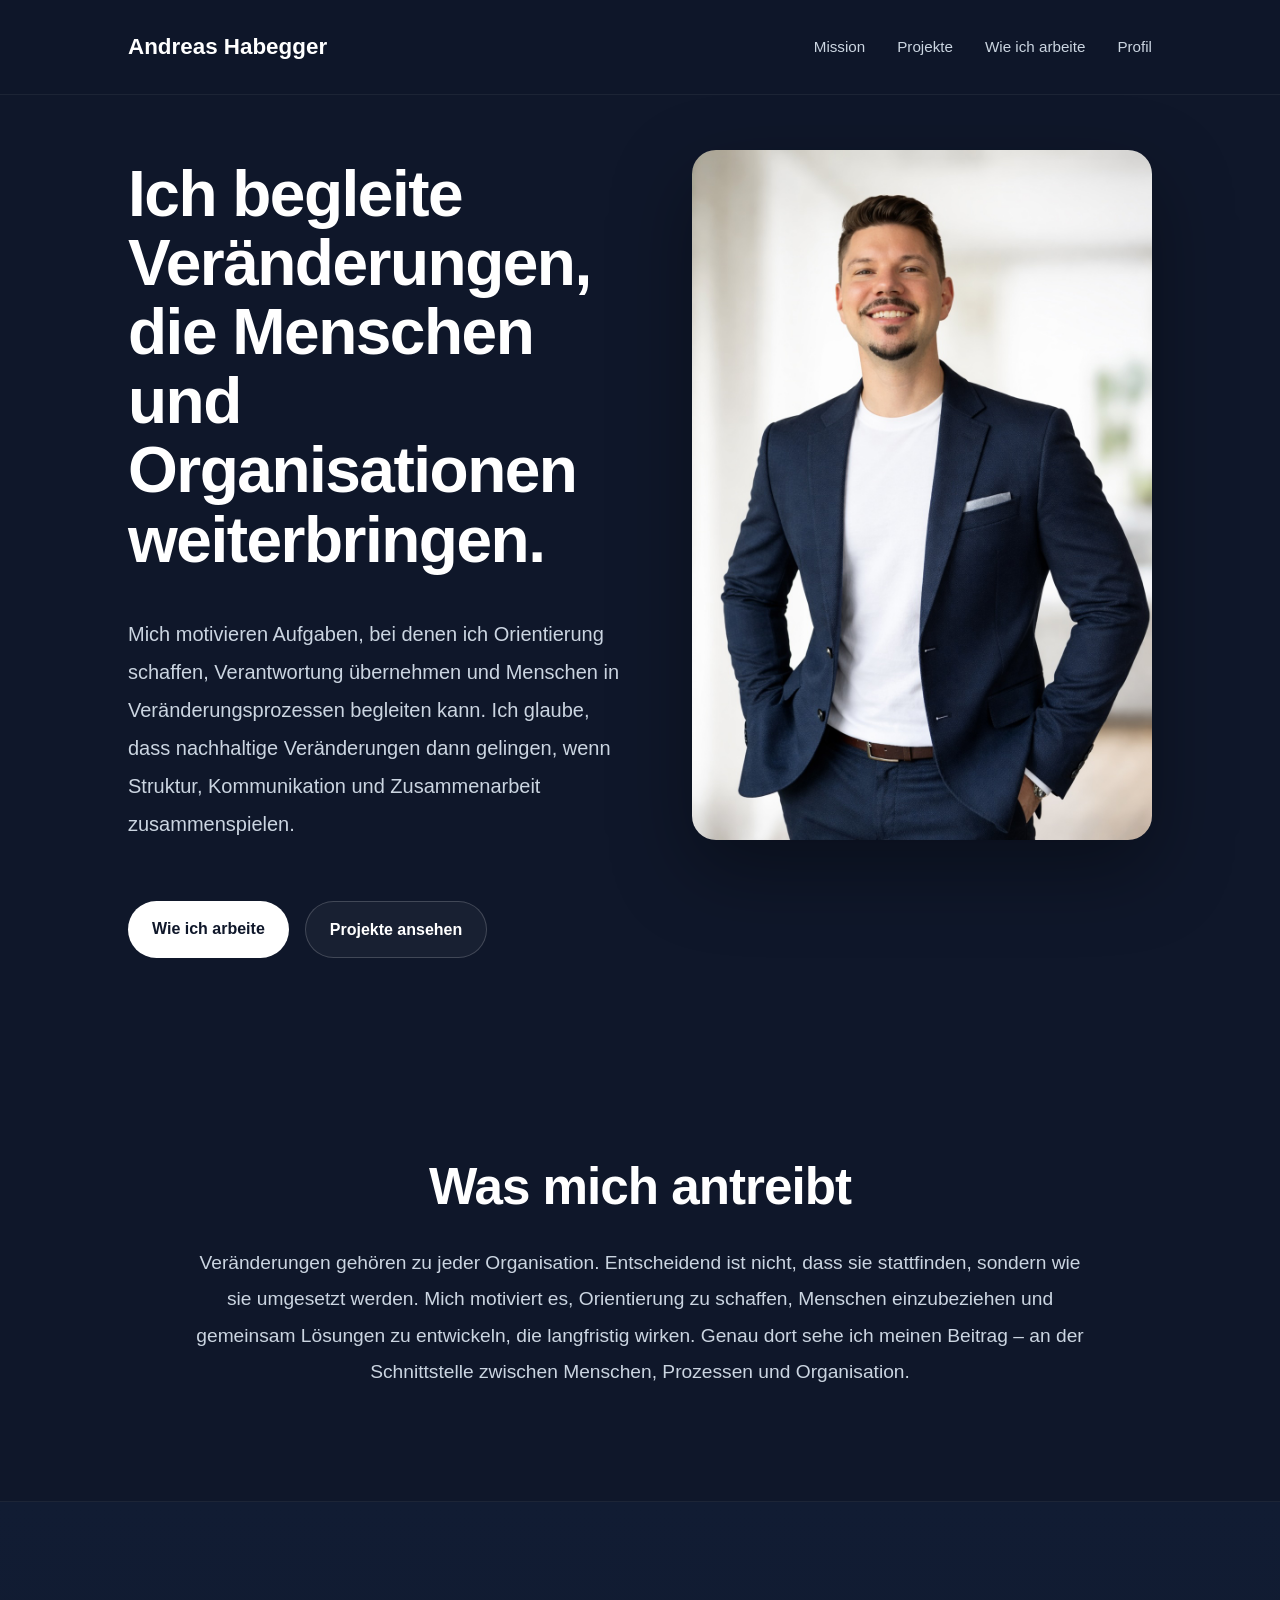
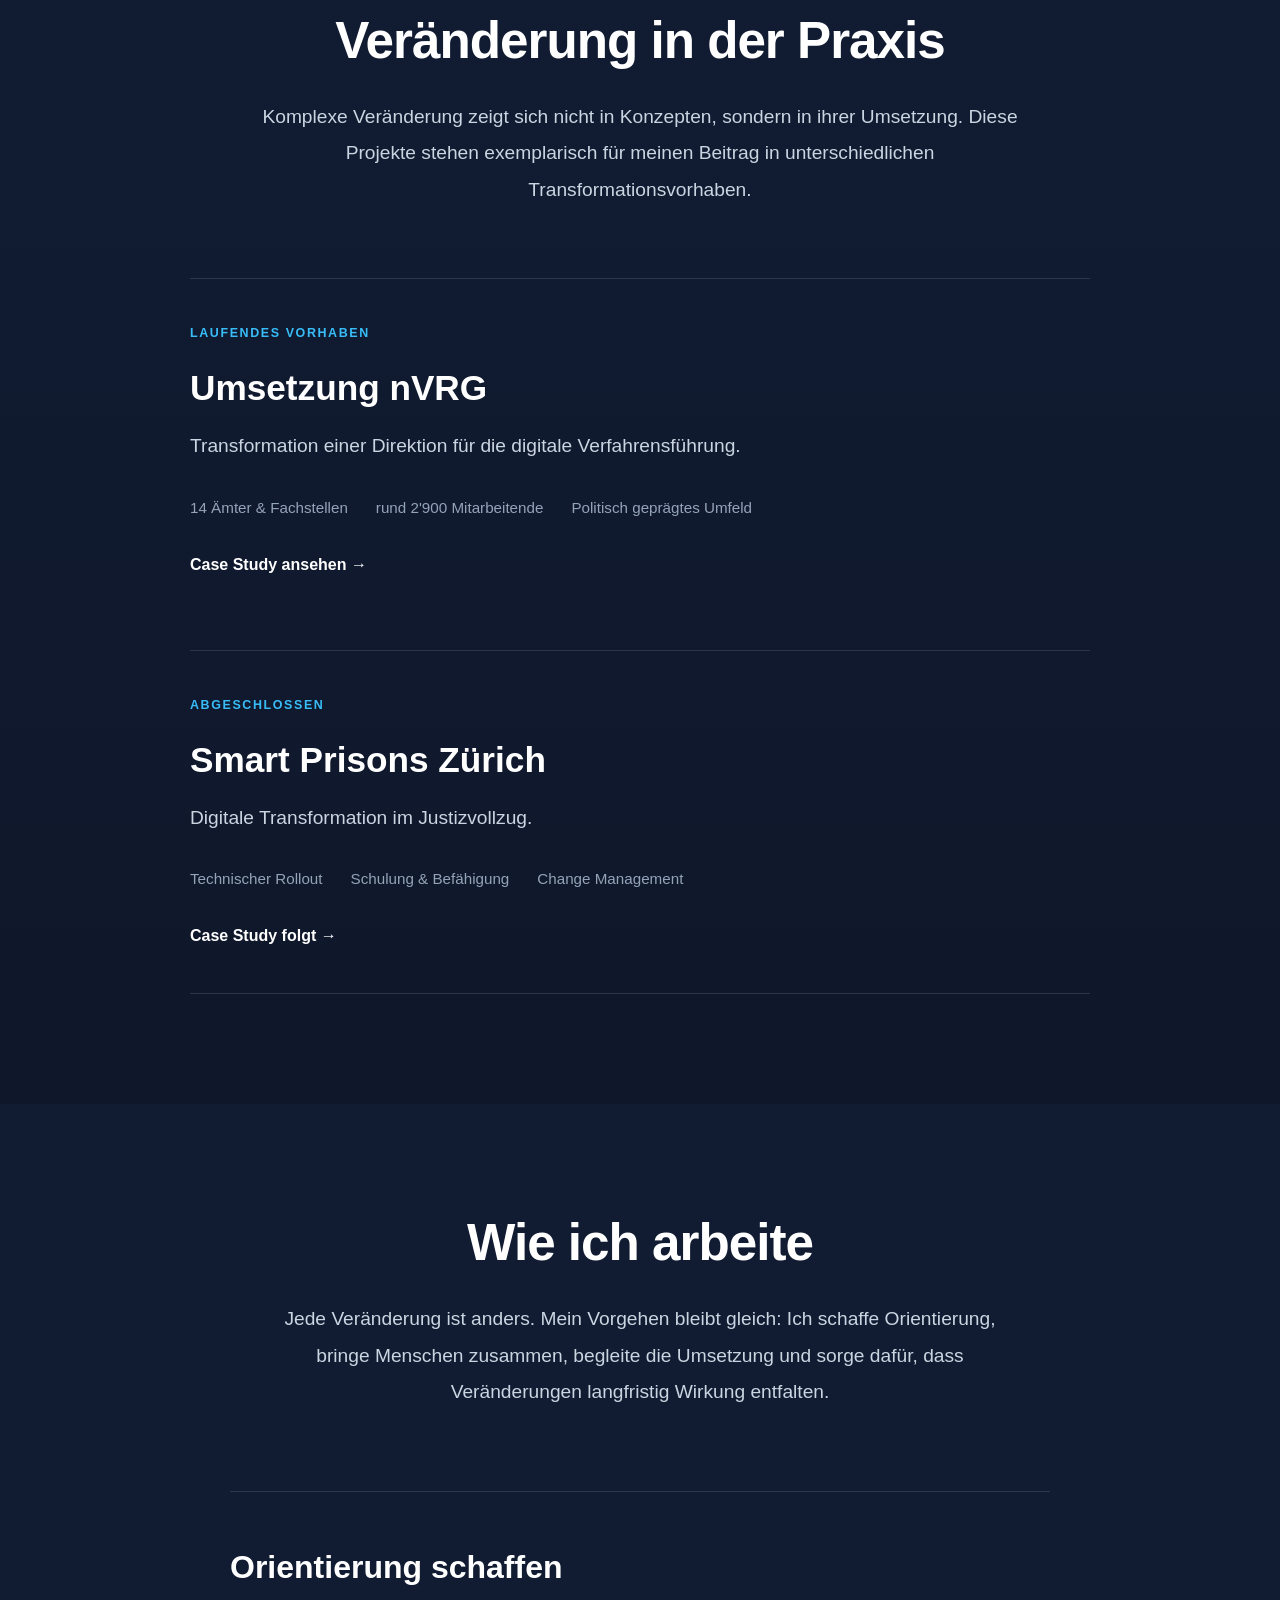
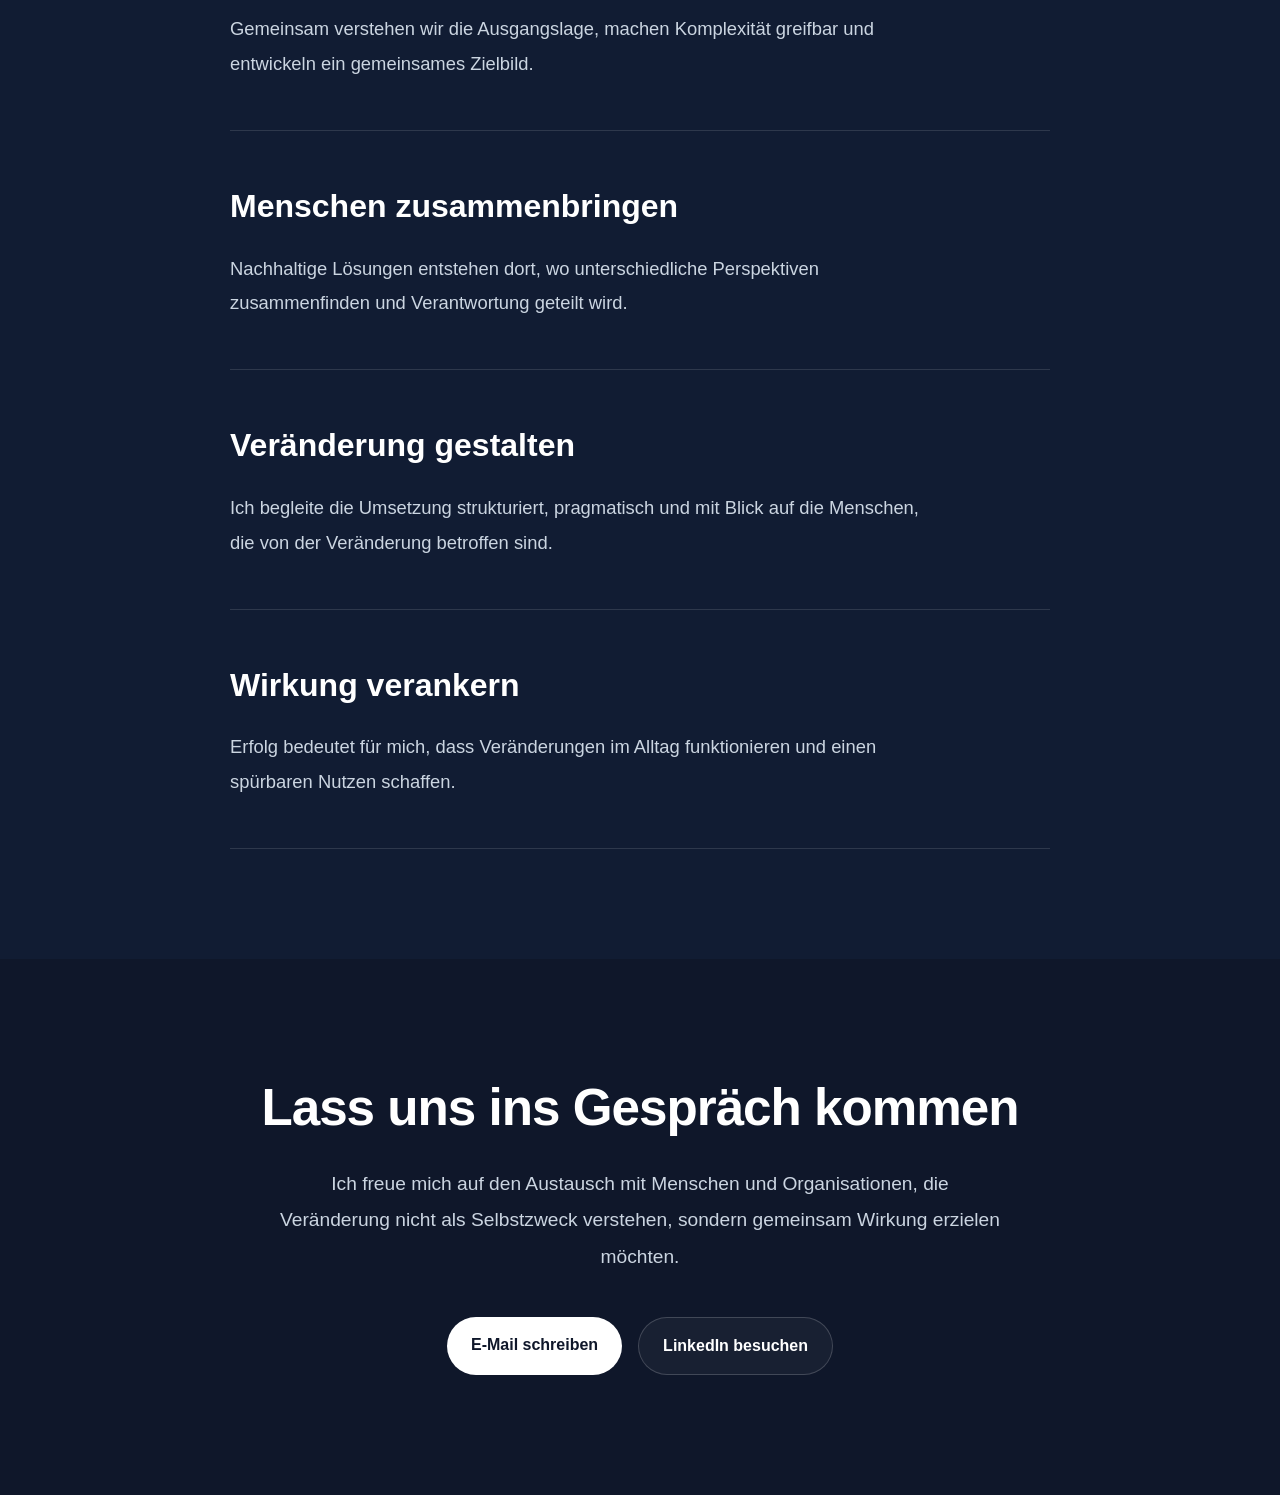
==== index.html @ a732b21c "bugfix favicon" ====
<!DOCTYPE html>
<html lang="de">

<head>
    <meta charset="UTF-8">
    <meta name="viewport" content="width=device-width, initial-scale=1.0">

    <title>Andreas Habegger | Projektleitung · Change Management · Organisationsentwicklung</title>

    <meta name="description"
          content="Andreas Habegger begleitet Organisationen bei Transformationsvorhaben, Projektleitung, Organisationsentwicklung und Change Management im öffentlichen Umfeld.">

    <link rel="icon" href="/images/favicon.png" type="image/png" sizes="any">
    <link rel="stylesheet" href="css/style.css">
</head>

<body>

    <nav>
        <div class="logo">Andreas Habegger</div>

        <ul>
            <li><a href="#mission">Mission</a></li>
            <li><a href="#projekte">Projekte</a></li>
            <li><a href="#werte">Wie ich arbeite</a></li>
            <li><a href="pages/profil.html">Profil</a></li>
        </ul>
    </nav>

    <section class="hero">
        <div class="hero-content">

            <h1>
                Ich begleite Veränderungen, die Menschen und Organisationen weiterbringen.
            </h1>

            <p class="intro">
                Mich motivieren Aufgaben, bei denen ich Orientierung schaffen,
                Verantwortung übernehmen und Menschen in Veränderungsprozessen begleiten kann.
                Ich glaube, dass nachhaltige Veränderungen dann gelingen, wenn Struktur,
                Kommunikation und Zusammenarbeit zusammenspielen.
            </p>

            <div class="buttons">
                <a href="#werte" class="primary">Wie ich arbeite</a>
                <a href="#projekte" class="secondary">Projekte ansehen</a>
            </div>

        </div>

        <div class="hero-image">
            <img src="images/portrait.jpg" alt="Portrait von Andreas Habegger">
        </div>
    </section>

    <section id="mission" class="mission">
        <div class="container">

            <h2>Was mich antreibt</h2>

            <p>
                Veränderungen gehören zu jeder Organisation. Entscheidend ist nicht,
                dass sie stattfinden, sondern wie sie umgesetzt werden. Mich motiviert
                es, Orientierung zu schaffen, Menschen einzubeziehen und gemeinsam
                Lösungen zu entwickeln, die langfristig wirken. Genau dort sehe ich
                meinen Beitrag – an der Schnittstelle zwischen Menschen, Prozessen
                und Organisation.
            </p>

        </div>
    </section>

    <section id="projekte" class="projects">
        <div class="container">

            <h2>Veränderung in der Praxis</h2>

            <p class="section-intro">
                Komplexe Veränderung zeigt sich nicht in Konzepten, sondern in ihrer
                Umsetzung. Diese Projekte stehen exemplarisch für meinen Beitrag in
                unterschiedlichen Transformationsvorhaben.
            </p>

            <div class="project-list">

                <a href="pages/nvrg.html" class="project-item">
                    <p class="project-status">Laufendes Vorhaben</p>

                    <h3>Umsetzung nVRG</h3>

                    <p class="project-subtitle">
                        Transformation einer Direktion für die digitale Verfahrensführung.
                    </p>

                    <div class="project-facts">
                        <span>14 Ämter & Fachstellen</span>
                        <span>rund 2'900 Mitarbeitende</span>
                        <span>Politisch geprägtes Umfeld</span>
                    </div>

                    <span class="project-link">Case Study ansehen →</span>
                </a>

                <a href="#" class="project-item">
                    <p class="project-status">Abgeschlossen</p>

                    <h3>Smart Prisons Zürich</h3>

                    <p class="project-subtitle">
                        Digitale Transformation im Justizvollzug.
                    </p>

                    <div class="project-facts">
                        <span>Technischer Rollout</span>
                        <span>Schulung & Befähigung</span>
                        <span>Change Management</span>
                    </div>

                    <span class="project-link">Case Study folgt →</span>
                </a>

            </div>

        </div>
    </section>

    <section id="werte" class="values">
        <div class="container">

            <h2>Wie ich arbeite</h2>

            <p class="section-intro">
                Jede Veränderung ist anders. Mein Vorgehen bleibt gleich:
                Ich schaffe Orientierung, bringe Menschen zusammen, begleite
                die Umsetzung und sorge dafür, dass Veränderungen langfristig
                Wirkung entfalten.
            </p>

            <div class="approach">

                <div class="approach-step">
                    <h3>Orientierung schaffen</h3>
                    <p>
                        Gemeinsam verstehen wir die Ausgangslage, machen Komplexität
                        greifbar und entwickeln ein gemeinsames Zielbild.
                    </p>
                </div>

                <div class="approach-step">
                    <h3>Menschen zusammenbringen</h3>
                    <p>
                        Nachhaltige Lösungen entstehen dort, wo unterschiedliche
                        Perspektiven zusammenfinden und Verantwortung geteilt wird.
                    </p>
                </div>

                <div class="approach-step">
                    <h3>Veränderung gestalten</h3>
                    <p>
                        Ich begleite die Umsetzung strukturiert, pragmatisch und
                        mit Blick auf die Menschen, die von der Veränderung betroffen sind.
                    </p>
                </div>

                <div class="approach-step">
                    <h3>Wirkung verankern</h3>
                    <p>
                        Erfolg bedeutet für mich, dass Veränderungen im Alltag
                        funktionieren und einen spürbaren Nutzen schaffen.
                    </p>
                </div>

            </div>

        </div>
    </section>

    <section id="kontakt" class="contact">
        <div class="container">

            <h2>Lass uns ins Gespräch kommen</h2>

            <p>
                Ich freue mich auf den Austausch mit Menschen und Organisationen,
                die Veränderung nicht als Selbstzweck verstehen, sondern gemeinsam
                Wirkung erzielen möchten.
            </p>

            <div class="buttons contact-buttons">
                <a href="mailto:andreashabegger@hotmail.com" class="primary">E-Mail schreiben</a>
                <a href="#" class="secondary">LinkedIn besuchen</a>
            </div>

        </div>
    </section>

</body>

</html>
---- css/style.css ----
:root {
    --background: #0F172A;
    --background-soft: #111C33;
    --surface: #1E293B;
    --surface-light: #273449;
    --primary: #38BDF8;
    --text: #FFFFFF;
    --text-light: #CBD5E1;
    --text-muted: #94A3B8;
    --radius-lg: 24px;
    --shadow-large: 0 30px 80px rgba(0, 0, 0, 0.35);
    --transition: 0.3s ease;
}

* {
    margin: 0;
    padding: 0;
    box-sizing: border-box;
}

html {
    scroll-behavior: smooth;
}

body {
    font-family: Arial, Helvetica, sans-serif;
    background: var(--background);
    color: var(--text);
    line-height: 1.7;
}

/* Navigation */

nav {
    position: fixed;
    top: 0;
    width: 100%;
    z-index: 100;
    display: flex;
    justify-content: space-between;
    align-items: center;
    padding: 28px 10%;
    background: rgba(15, 23, 42, 0.88);
    backdrop-filter: blur(14px);
    border-bottom: 1px solid rgba(255, 255, 255, 0.06);
}

.logo {
    font-size: 1.4rem;
    font-weight: 700;
}

nav ul {
    display: flex;
    gap: 32px;
    list-style: none;
}

nav a {
    color: var(--text-light);
    text-decoration: none;
    font-size: 0.95rem;
    transition: var(--transition);
}

nav a {
    position: relative;
    color: var(--text-light);
    text-decoration: none;
    font-size: 0.95rem;
    transition: color 0.25s ease;
}

nav a::after {
    content: "";
    position: absolute;

    left: 0;
    bottom: -8px;

    width: 80%;
    height: 2px;

    background: var(--primary);

    transform: scaleX(0);
    transform-origin: left;

    transition: transform .25s ease;
}

nav a:hover {
    color: white;
}

nav a:hover::after {
    transform: scaleX(1);
}

/* Layout */

.container {
    max-width: 980px;
    margin: 0 auto;
    padding: 0 40px;
}

section {
    scroll-margin-top: 120px;
}

/* Hero */

.hero {
    min-height: 100vh;
    display: flex;
    align-items: flex-start;
    justify-content: space-between;
    gap: 70px;
    padding: 135px 10% 90px;
}

.hero-content {
    max-width: 720px;
    padding-top: 25px;
}

h1 {
    font-size: clamp(3rem, 5vw, 4.6rem);
    line-height: 1.08;
    letter-spacing: -1.5px;
    margin-bottom: 40px;
}

.intro {
    color: var(--text-light);
    font-size: 1.25rem;
    line-height: 1.9;
    max-width: 670px;
    margin-bottom: 58px;
}

.hero-image {
    display: flex;
    justify-content: center;
    align-items: flex-start;
    padding-top: 15px;
}

.hero-image img {
    width: 460px;
    border-radius: var(--radius-lg);
    object-fit: cover;
    box-shadow: var(--shadow-large);
    transition: var(--transition);
}

.hero-image img:hover {
    transform: translateY(-6px);
}

/* Buttons */

.buttons {
    display: flex;
    gap: 16px;
}

.primary,
.secondary {
    padding: 14px 24px;
    border-radius: 999px;
    text-decoration: none;
    font-weight: 700;
    transition: var(--transition);
}

.primary {
    background: var(--text);
    color: var(--background);
}

.secondary {
    color: var(--text);
    border: 1px solid rgba(255, 255, 255, 0.18);
    background: rgba(255, 255, 255, 0.04);
}

.primary:hover,
.secondary:hover {
    transform: translateY(-2px);
}

.primary:hover {
    background: var(--primary);
}

.secondary:hover {
    border-color: rgba(56, 189, 248, 0.45);
    color: var(--primary);
}

/* Sections */

.mission,
.projects,
.values {
    padding: 110px 0;
}

.mission {
    background: var(--background);
}

.projects {
    background: linear-gradient(180deg, var(--background-soft), var(--background));
    border-top: 1px solid rgba(255, 255, 255, 0.06);
}

.values {
    background: var(--background-soft);
}

h2 {
    font-size: clamp(2.3rem, 4vw, 3.4rem);
    line-height: 1.15;
    letter-spacing: -1px;
    text-align: center;
    margin-bottom: 28px;
}

.mission p,
.section-intro {
    color: var(--text-light);
    font-size: 1.2rem;
    line-height: 1.9;
    text-align: center;
}

.section-intro {
    max-width: 760px;
    margin: 0 auto 60px;
}

/* Projekte */

.project-list {
    display: grid;
    gap: 28px;
    margin-top: 70px;
}

.project-item {
    display: block;
    padding: 44px 0;
    border-top: 1px solid rgba(255, 255, 255, 0.12);
    text-decoration: none;
    color: inherit;
    transition: var(--transition);
}

.project-item:last-child {
    border-bottom: 1px solid rgba(255, 255, 255, 0.12);
}

.project-item:hover {
    transform: translateX(6px);
}

.project-status {
    color: var(--primary);
    font-size: 0.78rem;
    font-weight: 700;
    text-transform: uppercase;
    letter-spacing: 1.6px;
    margin-bottom: 14px;
}

.project-item h3 {
    font-size: 2.2rem;
    margin-bottom: 12px;
}

.project-subtitle {
    color: var(--text-light);
    font-size: 1.2rem;
    max-width: 680px;
    margin-bottom: 32px;
}

.project-facts {
    display: flex;
    flex-wrap: wrap;
    gap: 14px 28px;
    margin-bottom: 30px;
}

.project-facts span {
    color: var(--text-muted);
    font-size: 0.95rem;
}

.project-link {
    color: var(--text);
    font-weight: 700;
    transition: var(--transition);
}

.project-item:hover .project-link {
    color: var(--primary);
}

/* Wie ich arbeite */

.approach {
    max-width: 820px;
    margin: 80px auto 0;
}

.approach-step {
    padding: 48px 0;
    border-top: 1px solid rgba(255, 255, 255, 0.12);
}

.approach-step:last-child {
    border-bottom: 1px solid rgba(255, 255, 255, 0.12);
}

.approach-step h3 {
    font-size: 2rem;
    margin-bottom: 18px;
}

.approach-step p {
    color: var(--text-light);
    font-size: 1.15rem;
    line-height: 1.9;
    max-width: 700px;
}

/* Kontakt */

.contact {
    padding: 120px 0;
    background: var(--background);
    text-align: center;
}

.contact p {
    max-width: 720px;
    margin: 0 auto 42px;
    color: var(--text-light);
    font-size: 1.2rem;
    line-height: 1.9;
}

.contact-buttons {
    justify-content: center;
}

/* Case Study */

.case-study,
.profile-page {
    max-width: 1100px;
    margin: 0 auto;
    padding: 80px 40px 120px;
}

.back-link {
    color: var(--text-light);
    text-decoration: none;
    font-weight: 700;
    transition: var(--transition);
}

.back-link:hover {
    color: var(--primary);
}

.case-hero,
.profile-hero {
    padding: 90px 0 80px;
    border-bottom: 1px solid rgba(255, 255, 255, 0.10);
}

.case-lead,
.profile-lead {
    max-width: 820px;
    color: var(--text-light);
    font-size: 1.35rem;
    line-height: 1.8;
}

.eyebrow {
    color: var(--primary);
    font-size: 0.85rem;
    text-transform: uppercase;
    letter-spacing: 2.2px;
    font-weight: 700;
    margin-bottom: 26px;
}

.case-facts {
    display: grid;
    grid-template-columns: repeat(5, 1fr);
    gap: 20px;
    margin-top: 55px;
}

.case-facts div {
    padding-top: 18px;
    border-top: 1px solid rgba(255, 255, 255, 0.14);
}

.case-facts strong {
    display: block;
    color: var(--primary);
    font-size: 0.75rem;
    text-transform: uppercase;
    letter-spacing: 1.4px;
    margin-bottom: 10px;
}

.case-facts span {
    color: var(--text-light);
    font-size: 0.95rem;
}

.case-content,
.profile-section {
    max-width: 820px;
    margin: 0 auto;
    padding: 80px 0;
    border-bottom: 1px solid rgba(255, 255, 255, 0.10);
}

.case-content h2,
.profile-section h2 {
    text-align: left;
    margin-bottom: 36px;
}

.case-content p,
.profile-section p {
    color: var(--text-light);
    font-size: 1.15rem;
    line-height: 1.9;
    margin-bottom: 26px;
}

/* Profil */

.profile-entry {
    padding: 44px 0;
    border-top: 1px solid rgba(255, 255, 255, 0.10);
}

.profile-entry:first-of-type {
    border-top: none;
    padding-top: 0;
}

.profile-date {
    color: var(--primary);
    font-size: 0.8rem;
    font-weight: 700;
    text-transform: uppercase;
    letter-spacing: 1.5px;
    margin-bottom: 12px;
}

.profile-entry h3 {
    font-size: 1.7rem;
    margin-bottom: 8px;
}

.profile-role {
    color: var(--text-muted);
    margin-bottom: 22px;
}

.profile-list {
    display: grid;
    gap: 26px;
}

.competence-grid {
    display: flex;
    flex-wrap: wrap;
    gap: 14px;
}

.competence-grid span {
    padding: 10px 14px;
    border-radius: 999px;
    background: rgba(255, 255, 255, 0.08);
    color: var(--text-light);
    font-size: 0.95rem;
}

/* Responsive */

@media (max-width: 900px) {
    nav {
        padding: 22px 6%;
    }

    nav ul {
        display: none;
    }

    .hero {
        flex-direction: column;
        padding: 140px 6% 80px;
    }

    .hero-image img {
        width: 100%;
        max-width: 420px;
    }

    .case-facts {
        grid-template-columns: 1fr;
    }

    .case-study,
    .profile-page {
        padding: 50px 24px 90px;
    }
}
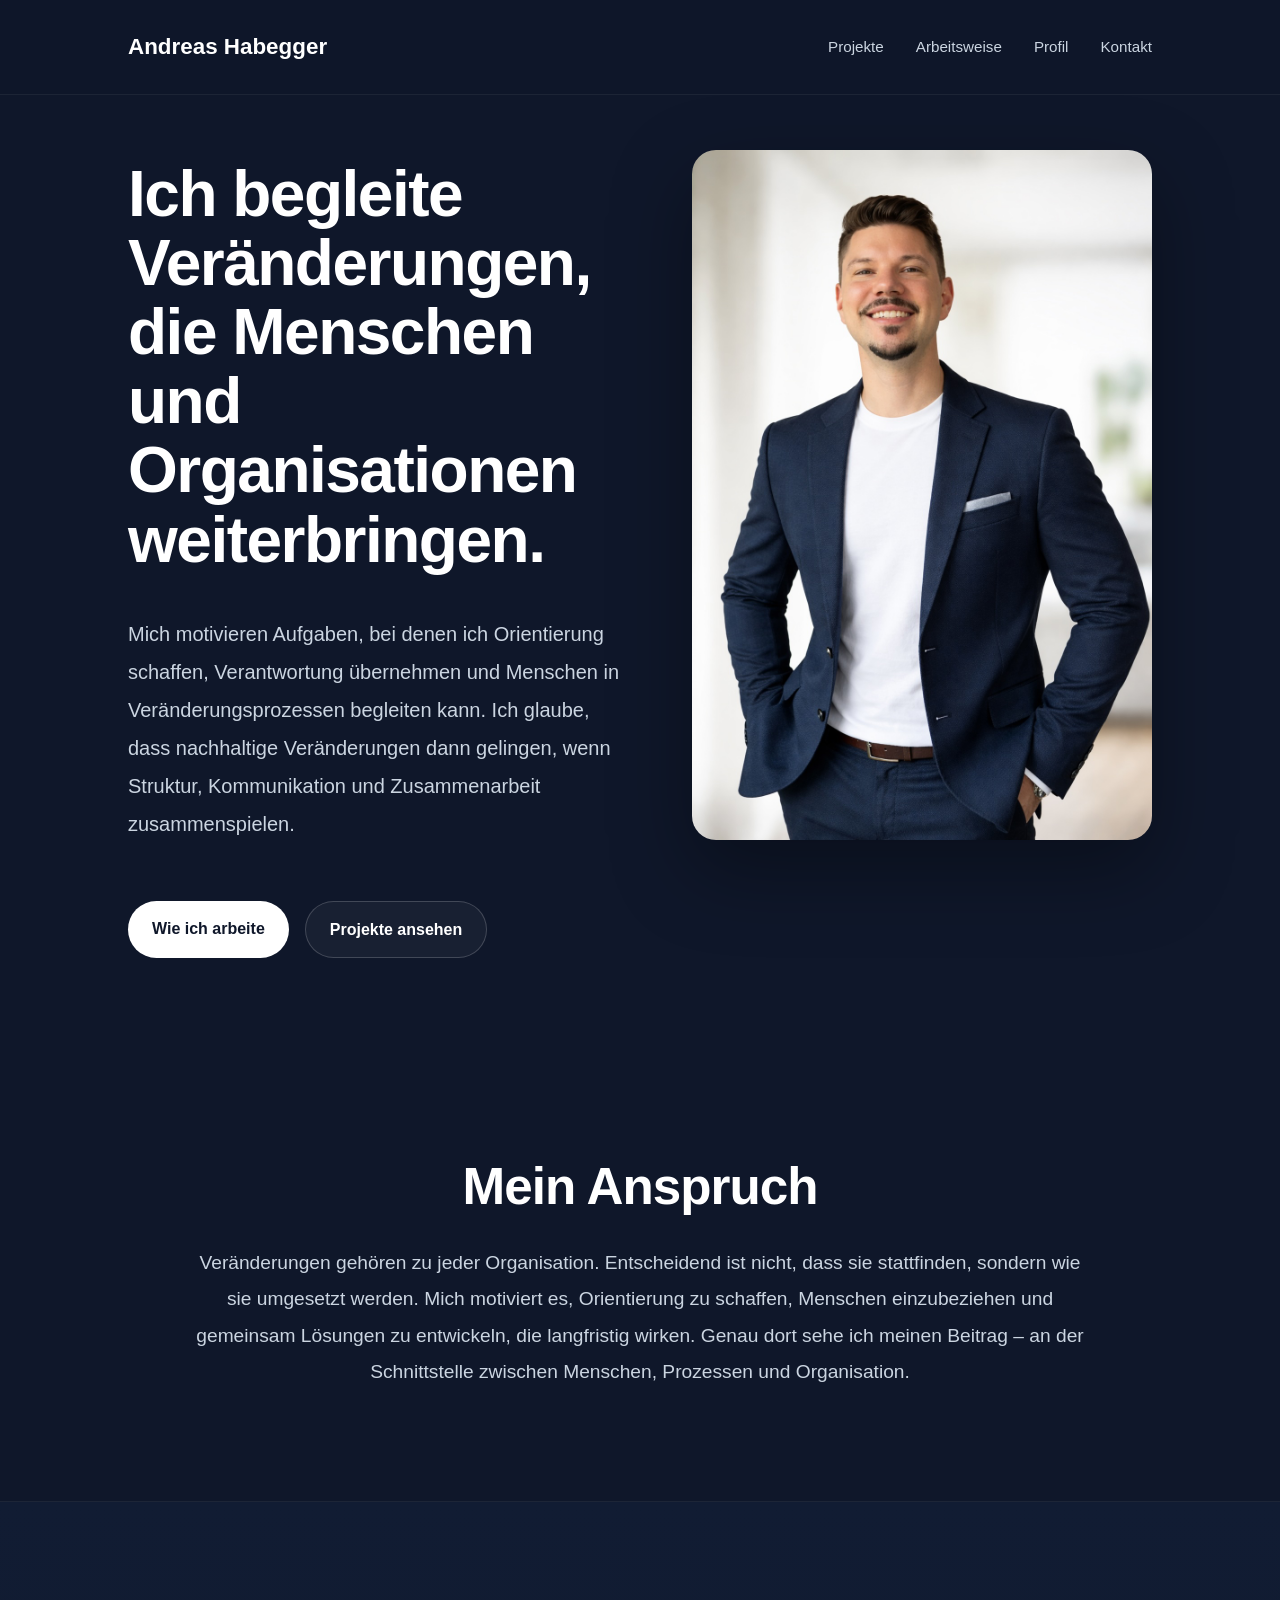
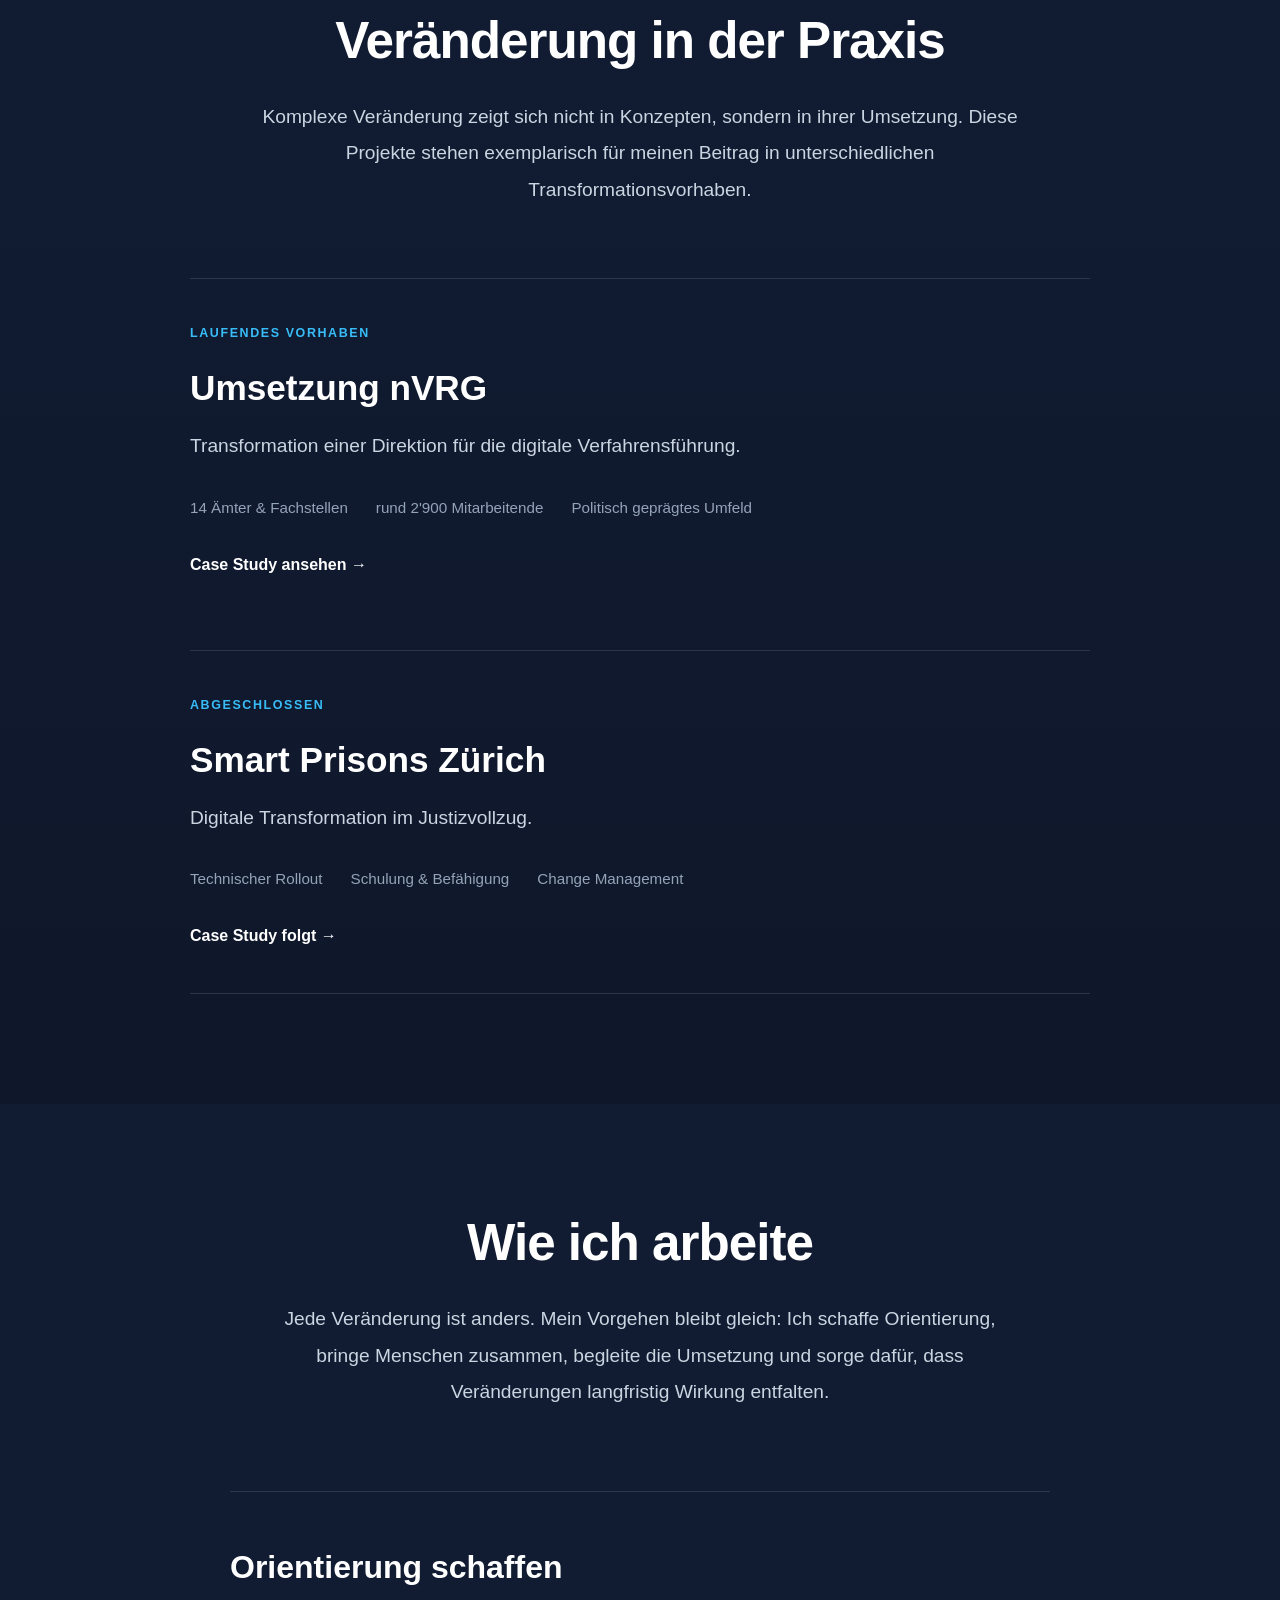
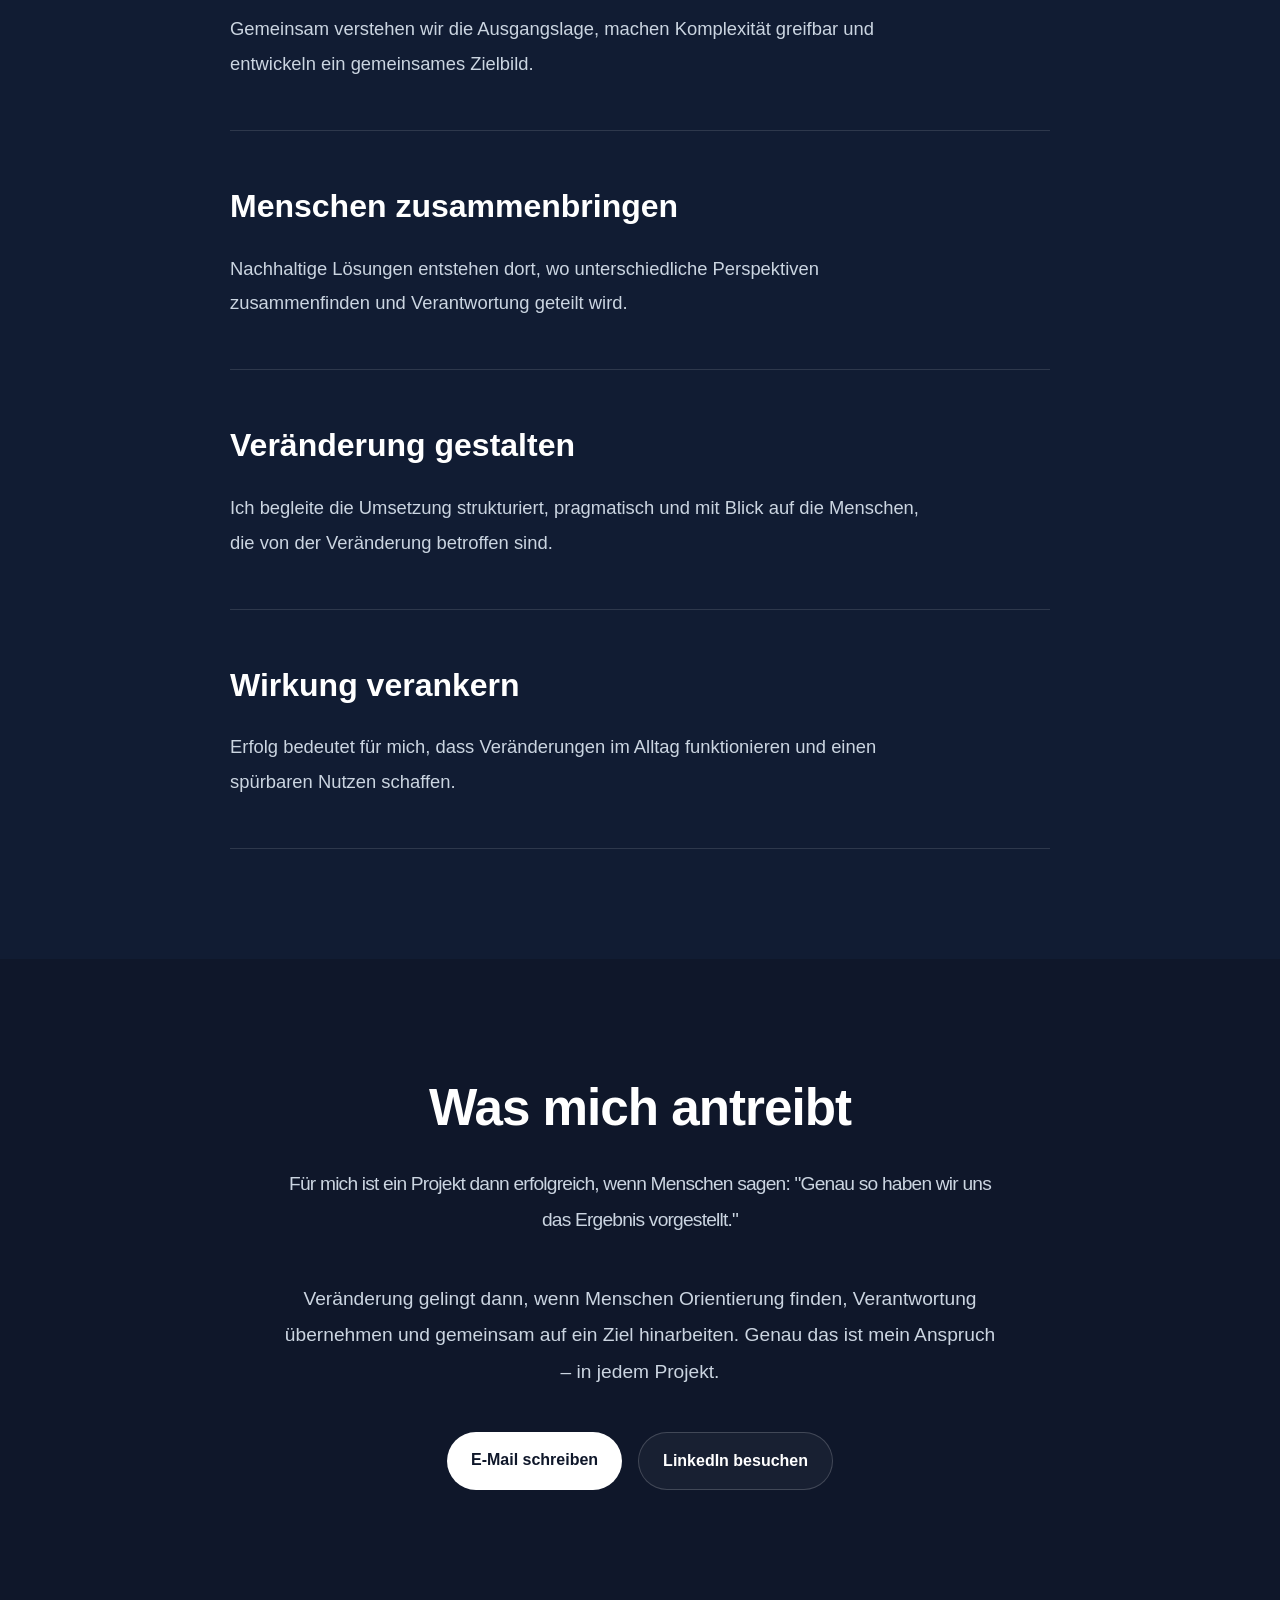
==== commit b4e33008: "version 0.11" ====
--- a/index.html
+++ b/index.html
@@ -10,7 +10,7 @@
     <meta name="description"
           content="Andreas Habegger begleitet Organisationen bei Transformationsvorhaben, Projektleitung, Organisationsentwicklung und Change Management im öffentlichen Umfeld.">
 
-    <link rel="icon" href="/images/favicon.png" type="image/png" sizes="any">
+    <link rel="icon" href="/images/favicon.png?v=3" type="image/png" sizes="any">
     <link rel="stylesheet" href="css/style.css">
 </head>
 
@@ -20,11 +20,11 @@
         <div class="logo">Andreas Habegger</div>
 
         <ul>
-            <li><a href="#mission">Mission</a></li>
-            <li><a href="#projekte">Projekte</a></li>
-            <li><a href="#werte">Wie ich arbeite</a></li>
-            <li><a href="pages/profil.html">Profil</a></li>
-        </ul>
+    <li><a href="#projekte">Projekte</a></li>
+    <li><a href="#werte">Arbeitsweise</a></li>
+    <li><a href="pages/profil.html">Profil</a></li>
+    <li><a href="#kontakt">Kontakt</a></li>
+</ul>
     </nav>
 
     <section class="hero">
@@ -56,7 +56,7 @@
     <section id="mission" class="mission">
         <div class="container">
 
-            <h2>Was mich antreibt</h2>
+            <h2>Mein Anspruch</h2>
 
             <p>
                 Veränderungen gehören zu jeder Organisation. Entscheidend ist nicht,
@@ -175,24 +175,29 @@
         </div>
     </section>
 
-    <section id="kontakt" class="contact">
-        <div class="container">
-
-            <h2>Lass uns ins Gespräch kommen</h2>
-
-            <p>
-                Ich freue mich auf den Austausch mit Menschen und Organisationen,
-                die Veränderung nicht als Selbstzweck verstehen, sondern gemeinsam
-                Wirkung erzielen möchten.
-            </p>
-
-            <div class="buttons contact-buttons">
-                <a href="mailto:andreashabegger@hotmail.com" class="primary">E-Mail schreiben</a>
-                <a href="#" class="secondary">LinkedIn besuchen</a>
-            </div>
-
-        </div>
-    </section>
+<section id="kontakt" class="contact">
+    <div class="container">
+
+        <h2>Was mich antreibt</h2>
+
+        <p class="contact-statement">
+            Für mich ist ein Projekt dann erfolgreich, wenn Menschen sagen:
+            "Genau so haben wir uns das Ergebnis vorgestellt."
+        </p>
+
+        <p>
+            Veränderung gelingt dann, wenn Menschen Orientierung finden,
+            Verantwortung übernehmen und gemeinsam auf ein Ziel hinarbeiten.
+            Genau das ist mein Anspruch – in jedem Projekt.
+        </p>
+
+        <div class="buttons contact-buttons">
+            <a href="mailto:andreashabegger@hotmail.com" class="primary">E-Mail schreiben</a>
+            <a href="#" class="secondary">LinkedIn besuchen</a>
+        </div>
+
+    </div>
+</section>
 
 </body>
 
--- a/css/style.css
+++ b/css/style.css
@@ -358,6 +358,13 @@
     justify-content: center;
 }
 
+.contact-statement {
+    color: var(--text);
+    font-size: clamp(1.8rem, 3vw, 2.6rem);
+    line-height: 1.35;
+    letter-spacing: -0.8px;
+}
+
 /* Case Study */
 
 .case-study,
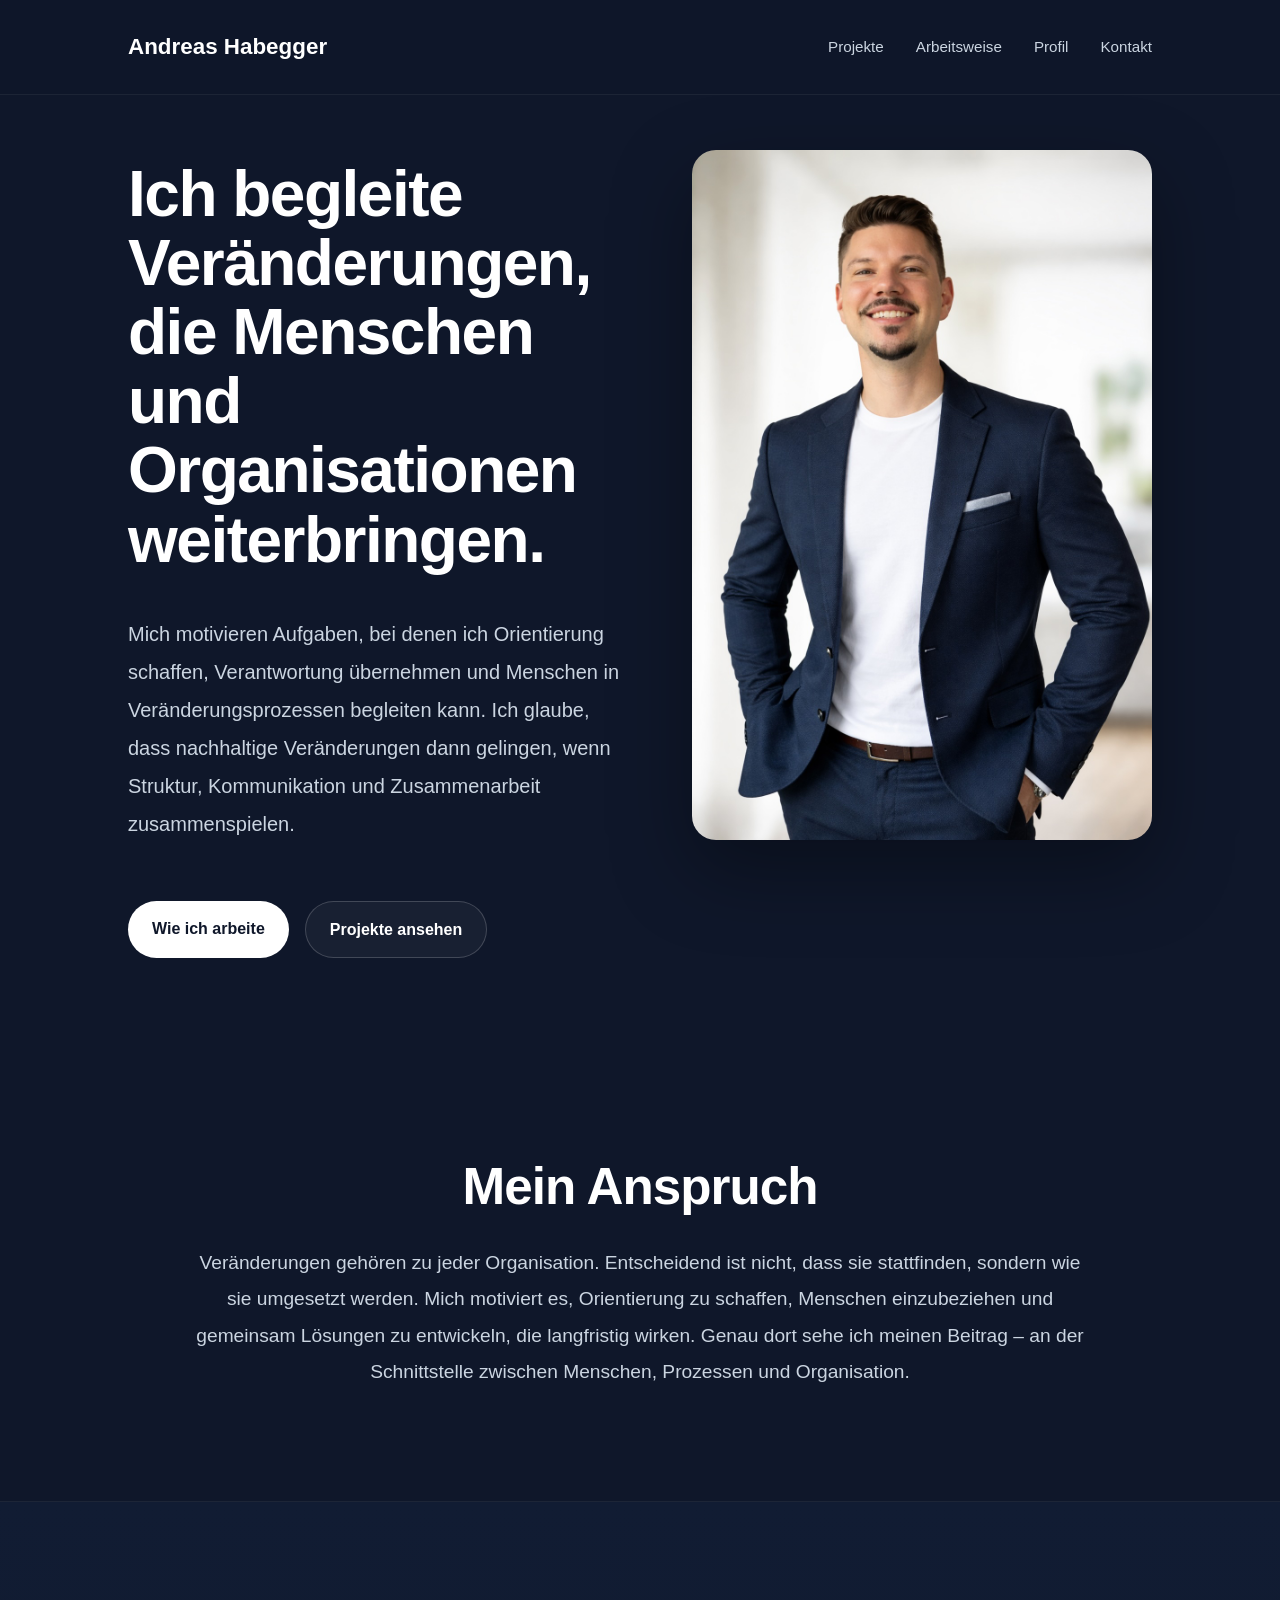
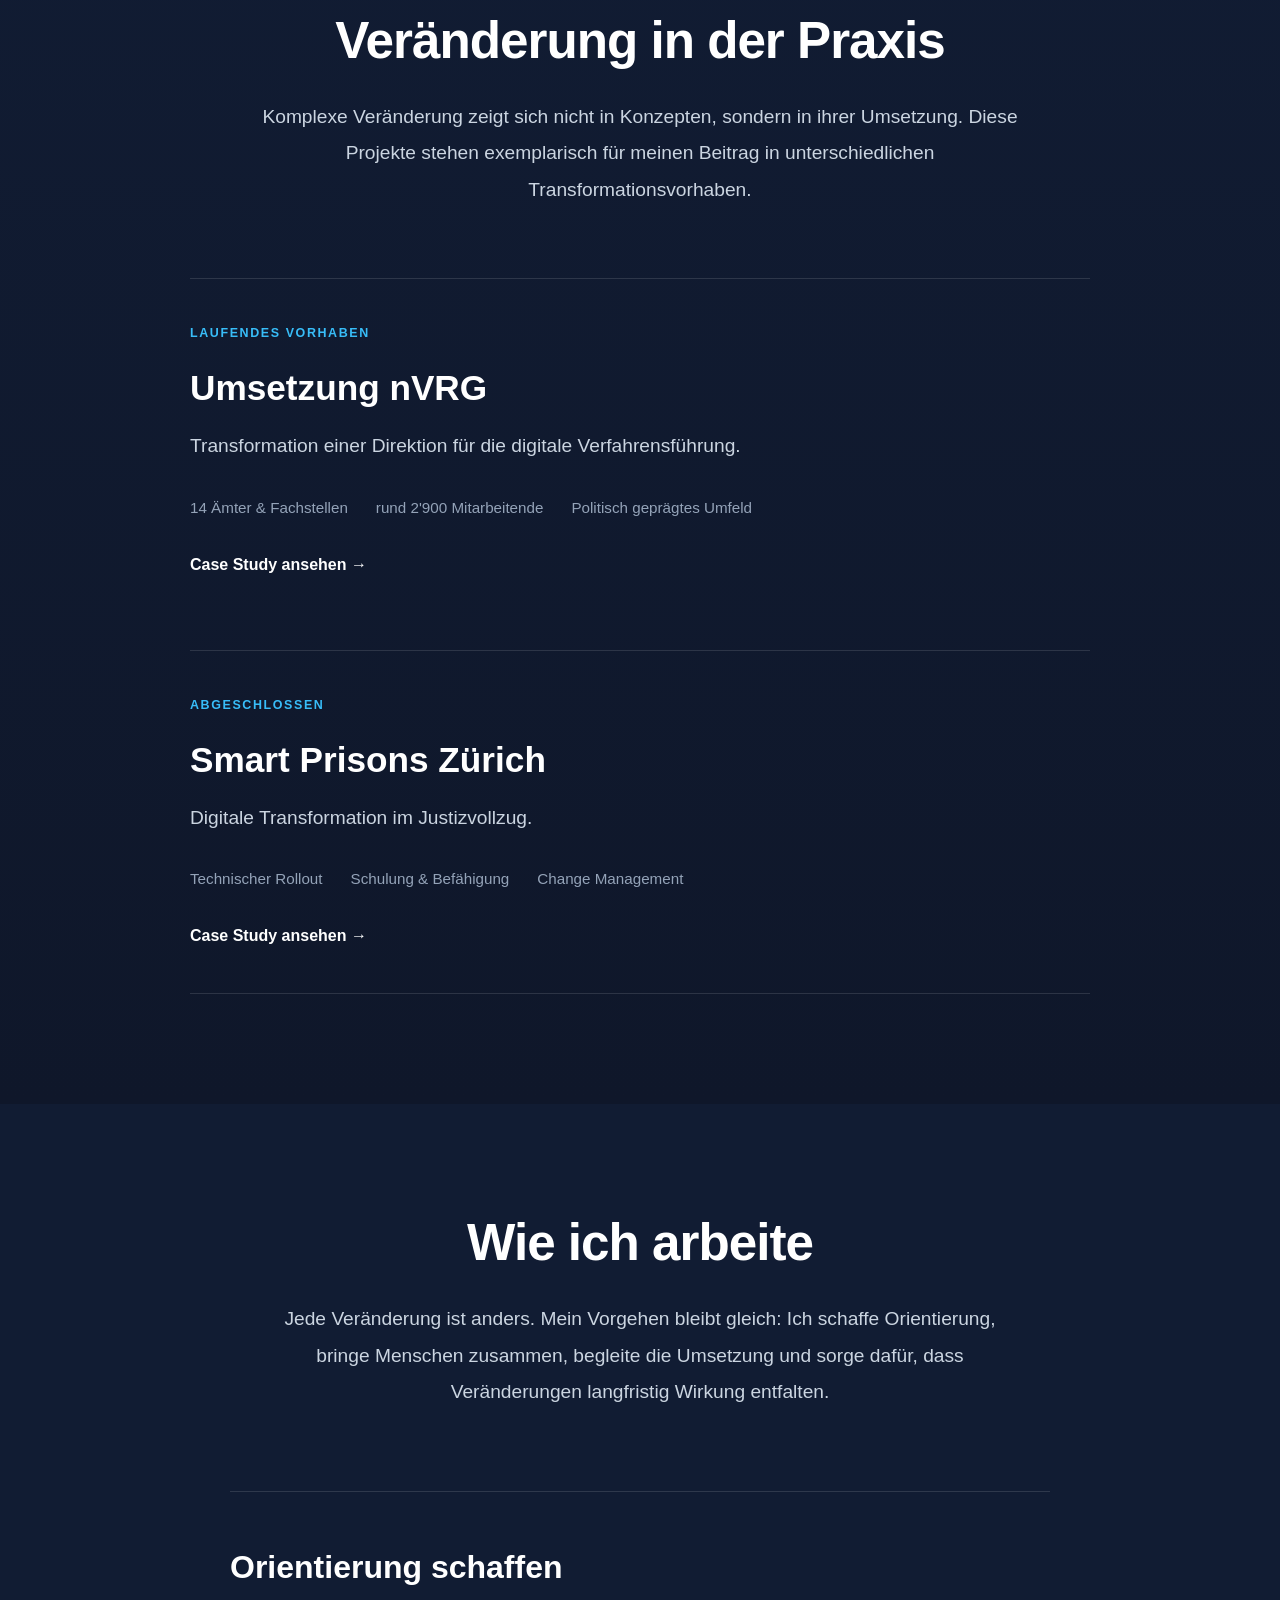
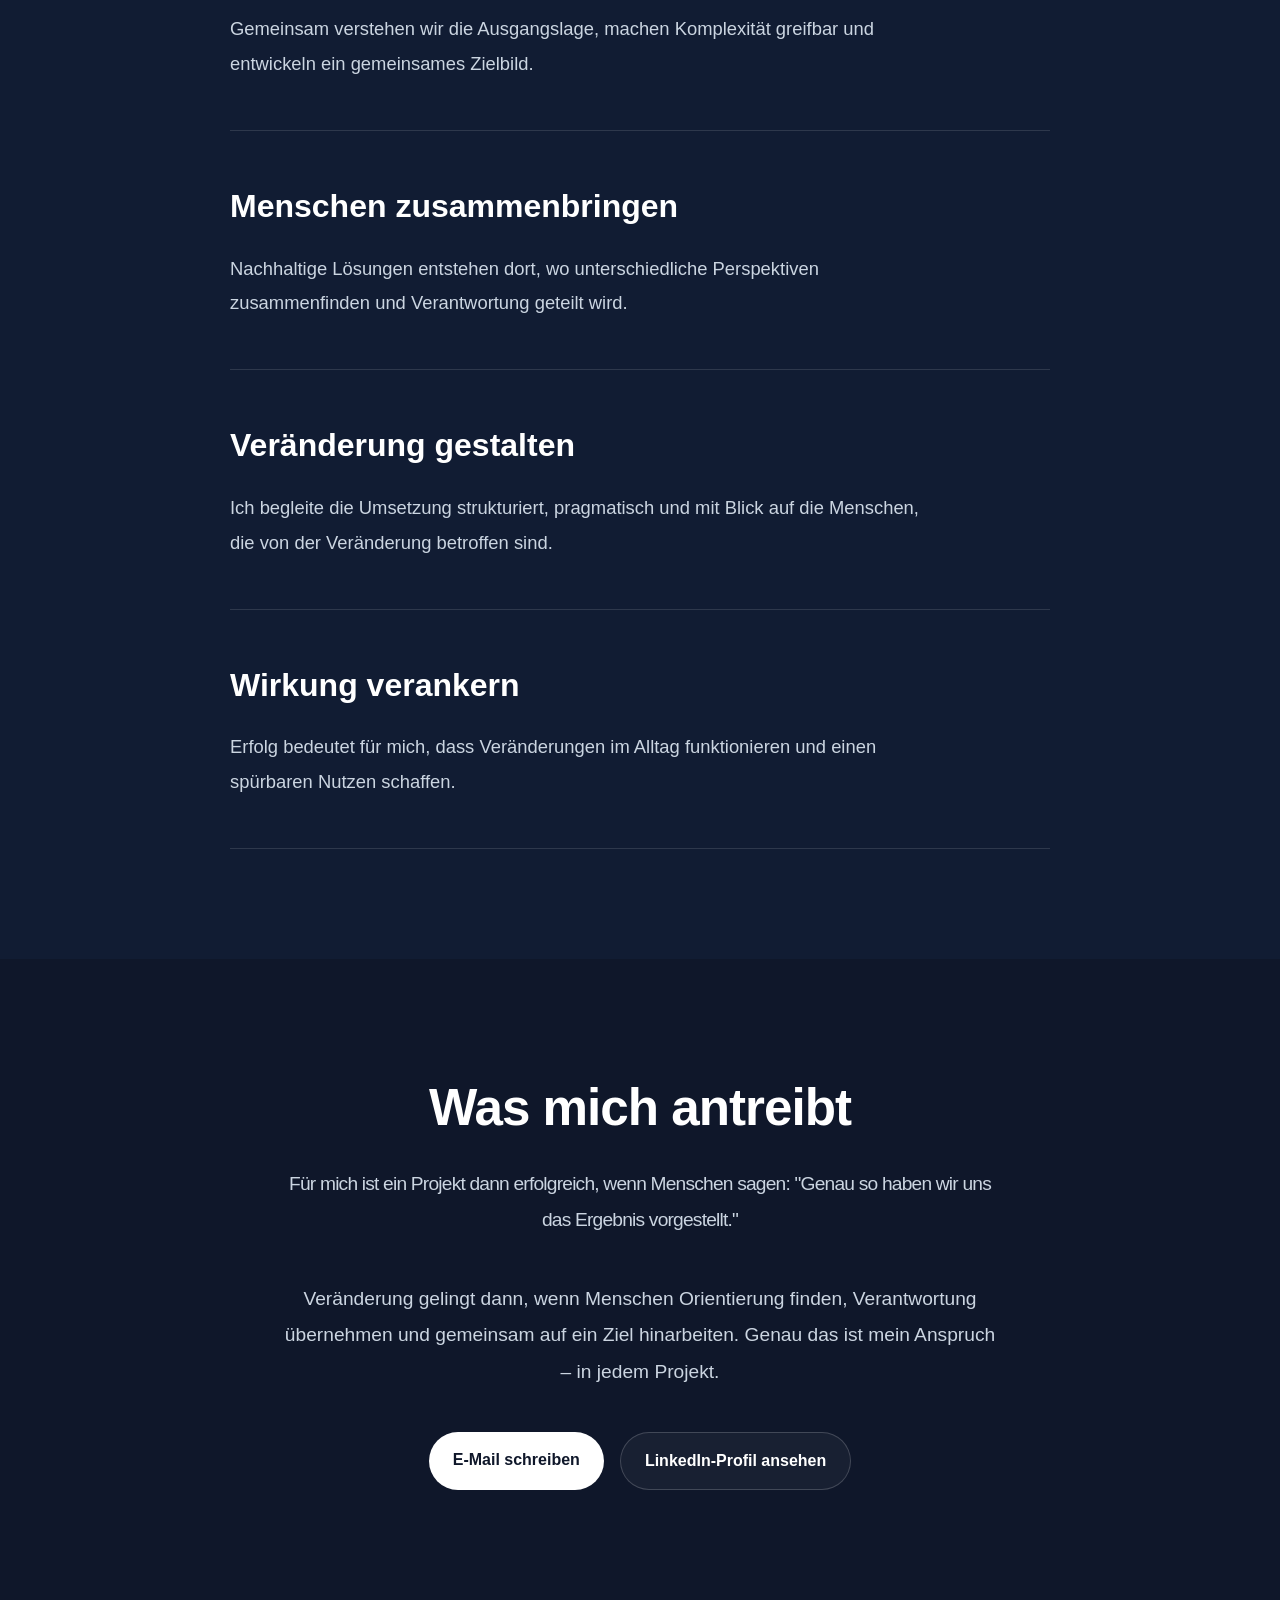
==== commit 83079851: "version 0.12" ====
--- a/index.html
+++ b/index.html
@@ -101,7 +101,7 @@
                     <span class="project-link">Case Study ansehen →</span>
                 </a>
 
-                <a href="#" class="project-item">
+                <a href="pages/smart-prisons.html" class="project-item">
                     <p class="project-status">Abgeschlossen</p>
 
                     <h3>Smart Prisons Zürich</h3>
@@ -116,7 +116,7 @@
                         <span>Change Management</span>
                     </div>
 
-                    <span class="project-link">Case Study folgt →</span>
+                    <span class="project-link">Case Study ansehen →</span>
                 </a>
 
             </div>
@@ -193,7 +193,7 @@
 
         <div class="buttons contact-buttons">
             <a href="mailto:andreashabegger@hotmail.com" class="primary">E-Mail schreiben</a>
-            <a href="#" class="secondary">LinkedIn besuchen</a>
+            <a href="#" class="secondary">LinkedIn-Profil ansehen</a>
         </div>
 
     </div>
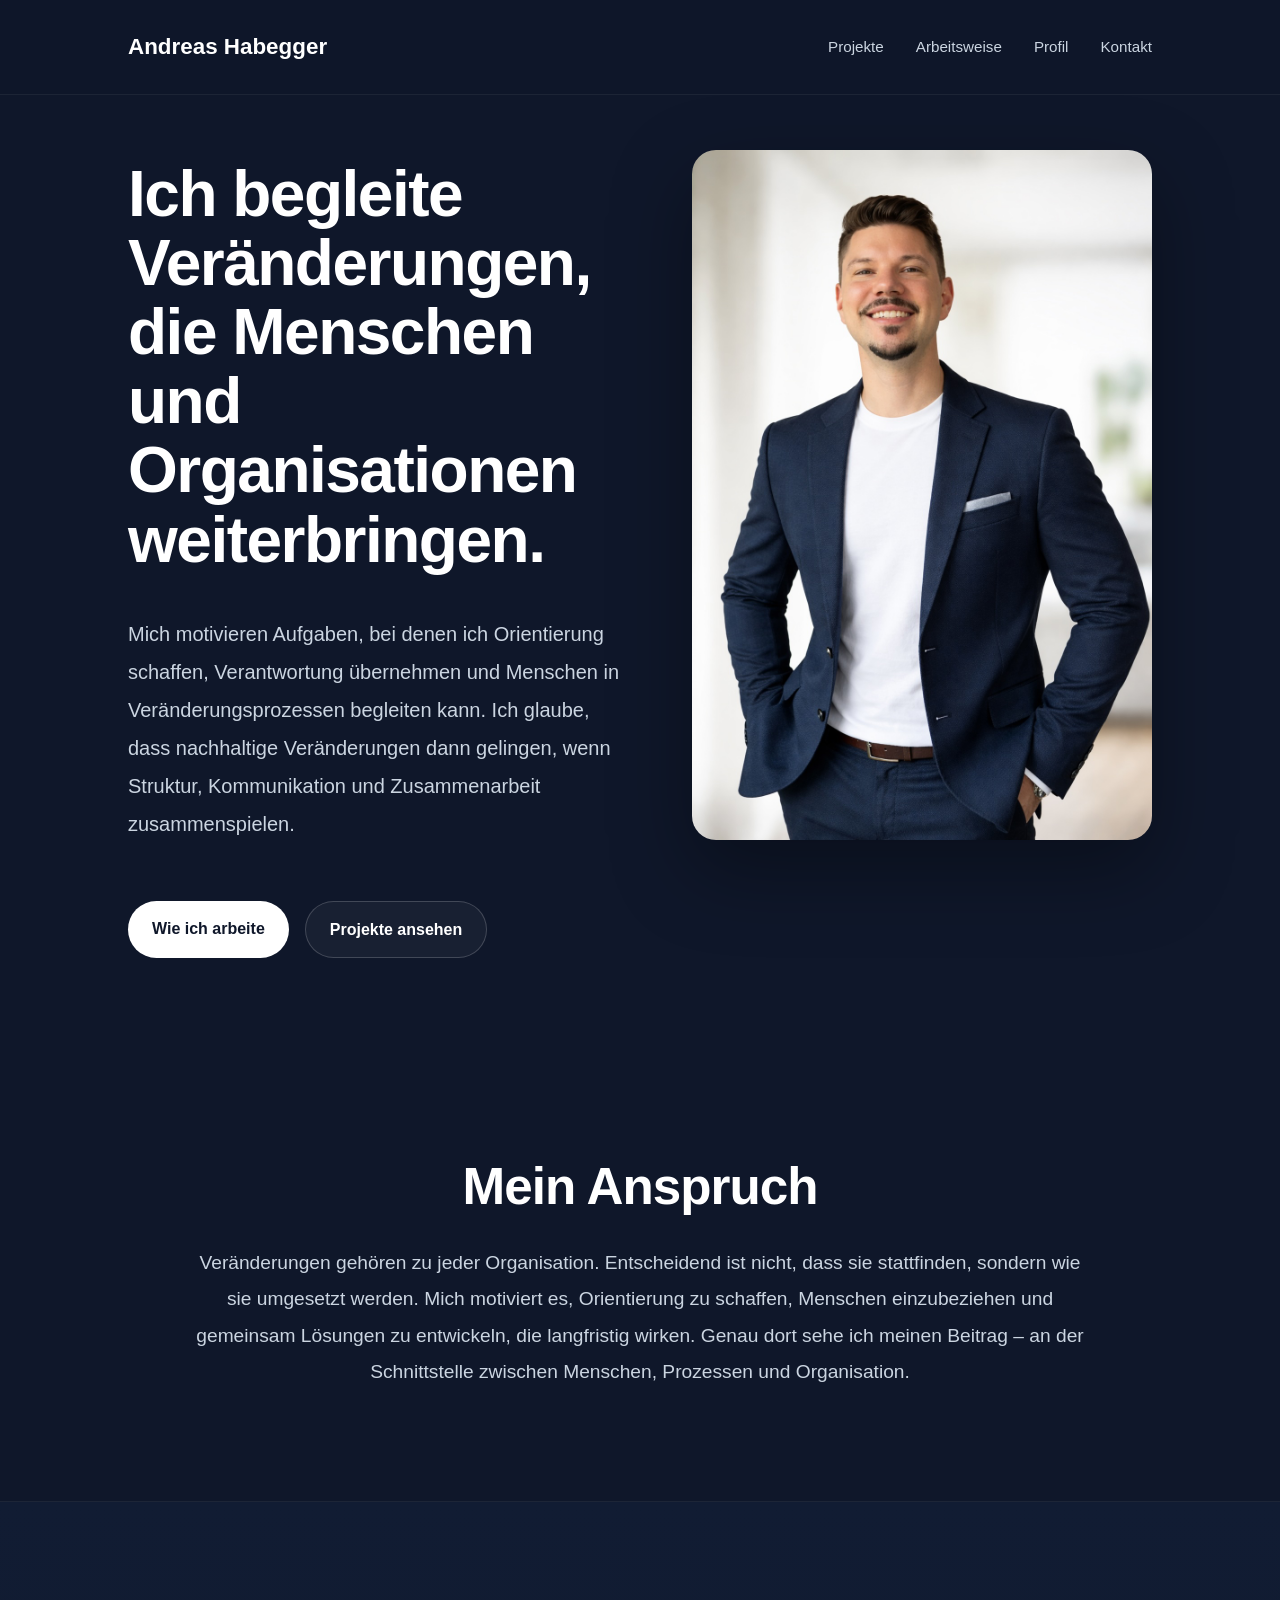
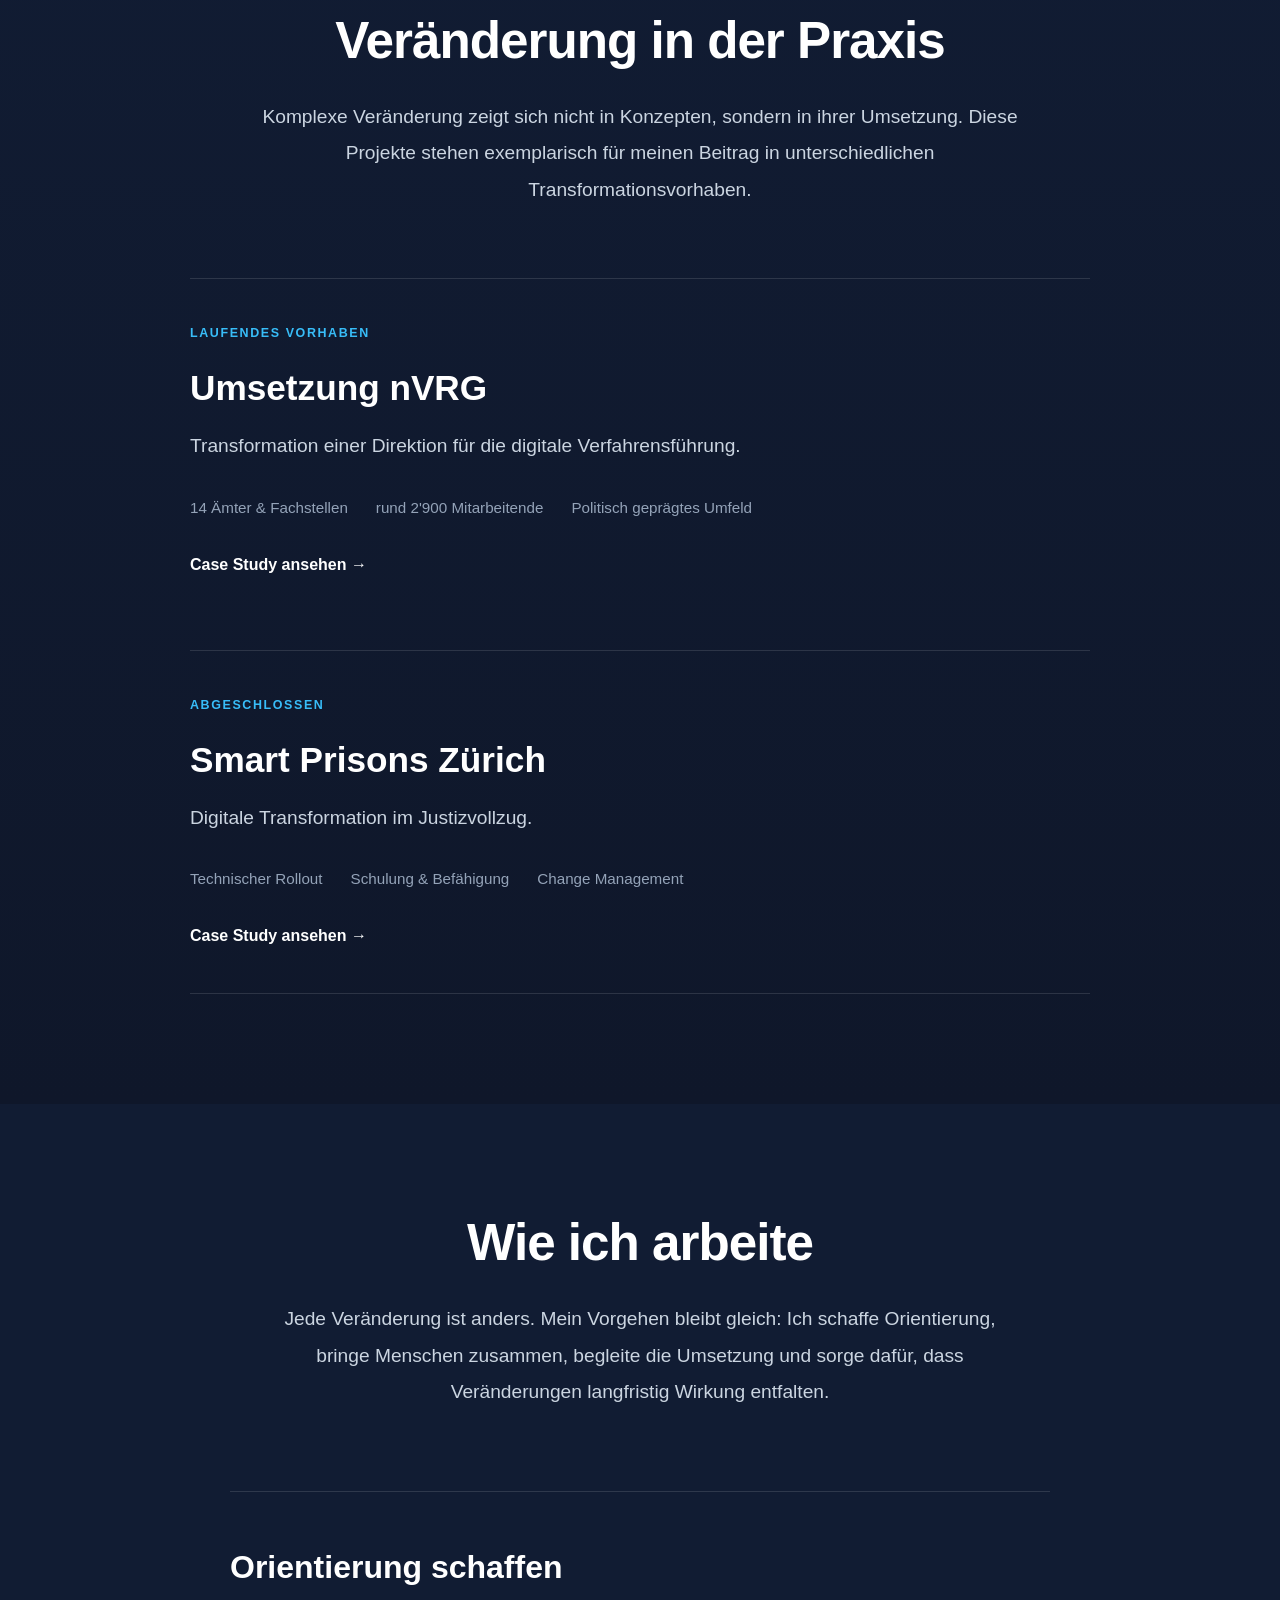
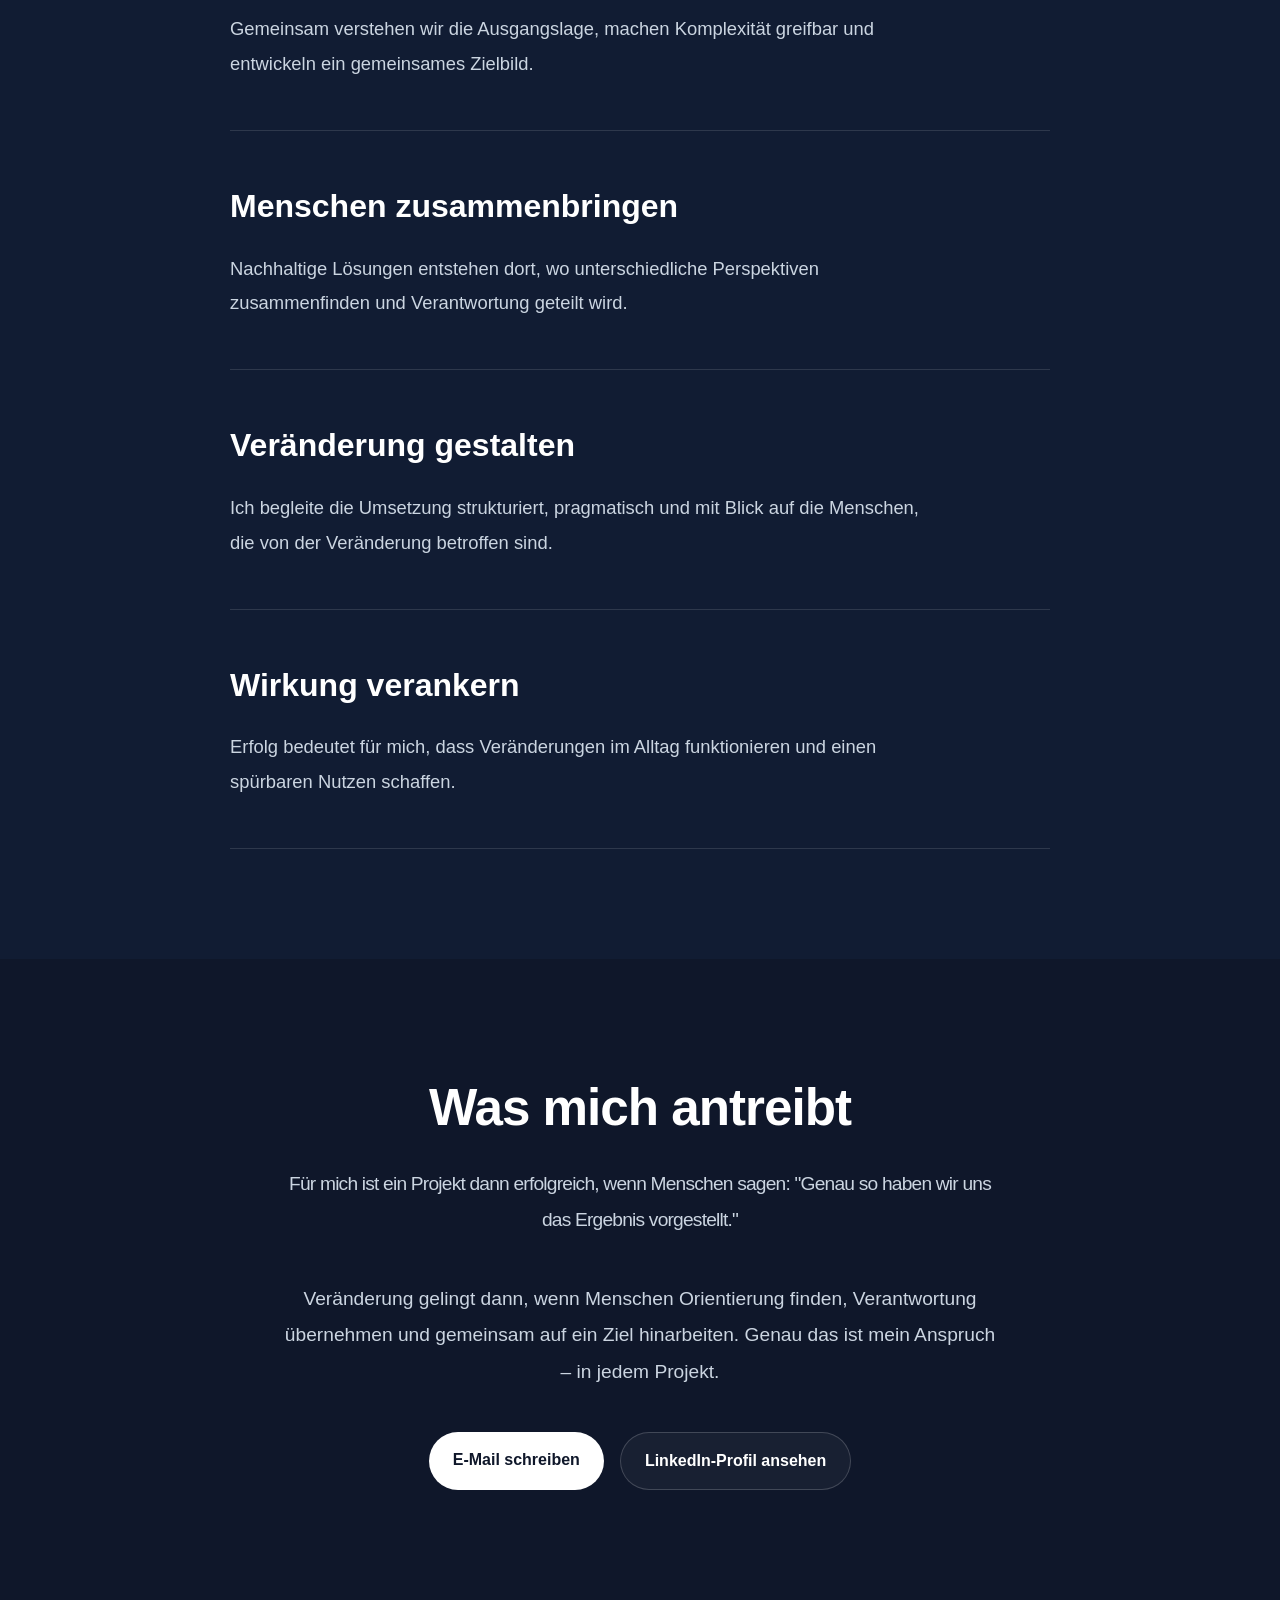
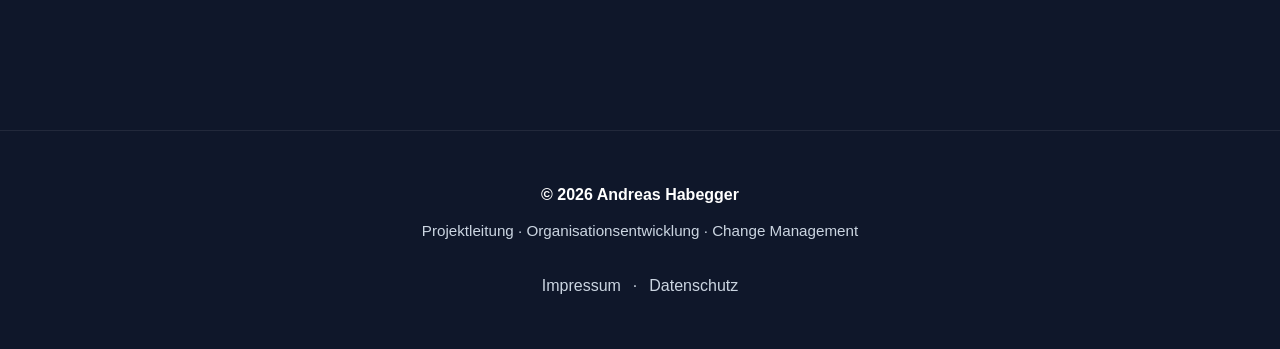
==== commit 832e53a7: "Version 1.0" ====
--- a/index.html
+++ b/index.html
@@ -10,6 +10,17 @@
     <meta name="description"
           content="Andreas Habegger begleitet Organisationen bei Transformationsvorhaben, Projektleitung, Organisationsentwicklung und Change Management im öffentlichen Umfeld.">
 
+    <meta property="og:title" content="Andreas Habegger">
+    <meta property="og:description" content="Projektleitung · Organisationsentwicklung · Change Management">
+    <meta property="og:image" content="https://andreashabegger.github.io/images/og-image.jpg">
+    <meta property="og:url" content="https://andreashabegger.github.io">
+    <meta property="og:type" content="website">
+
+    <meta name="twitter:card" content="summary_large_image">
+    <meta name="twitter:title" content="Andreas Habegger">
+    <meta name="twitter:description" content="Projektleitung · Organisationsentwicklung · Change Management">
+    <meta name="twitter:image" content="https://andreashabegger.github.io/images/og-image.jpg">
+
     <link rel="icon" href="/images/favicon.png?v=3" type="image/png" sizes="any">
     <link rel="stylesheet" href="css/style.css">
 </head>
@@ -17,17 +28,17 @@
 <body>
 
     <nav>
-        <div class="logo">Andreas Habegger</div>
+        <a href="#top" class="logo">Andreas Habegger</a>
 
         <ul>
-    <li><a href="#projekte">Projekte</a></li>
-    <li><a href="#werte">Arbeitsweise</a></li>
-    <li><a href="pages/profil.html">Profil</a></li>
-    <li><a href="#kontakt">Kontakt</a></li>
-</ul>
+            <li><a href="#projekte">Projekte</a></li>
+            <li><a href="#werte">Arbeitsweise</a></li>
+            <li><a href="pages/profil.html">Profil</a></li>
+            <li><a href="#kontakt">Kontakt</a></li>
+        </ul>
     </nav>
 
-    <section class="hero">
+    <section id="top" class="hero">
         <div class="hero-content">
 
             <h1>
@@ -175,29 +186,46 @@
         </div>
     </section>
 
-<section id="kontakt" class="contact">
+    <section id="kontakt" class="contact">
+        <div class="container">
+
+            <h2>Was mich antreibt</h2>
+
+            <p class="contact-statement">
+                Für mich ist ein Projekt dann erfolgreich, wenn Menschen sagen:
+                "Genau so haben wir uns das Ergebnis vorgestellt."
+            </p>
+
+            <p>
+                Veränderung gelingt dann, wenn Menschen Orientierung finden,
+                Verantwortung übernehmen und gemeinsam auf ein Ziel hinarbeiten.
+                Genau das ist mein Anspruch – in jedem Projekt.
+            </p>
+
+            <div class="buttons contact-buttons">
+                <a href="mailto:andreashabegger@hotmail.com" class="primary">E-Mail schreiben</a>
+                <a href="https://www.linkedin.com/in/andreas-habegger/"
+                   class="secondary"
+                   target="_blank"
+                   rel="noopener">
+                    LinkedIn-Profil ansehen
+                </a>
+            </div>
+
+        </div>
+    </section>
+<footer class="footer">
     <div class="container">
-
-        <h2>Was mich antreibt</h2>
-
-        <p class="contact-statement">
-            Für mich ist ein Projekt dann erfolgreich, wenn Menschen sagen:
-            "Genau so haben wir uns das Ergebnis vorgestellt."
-        </p>
-
-        <p>
-            Veränderung gelingt dann, wenn Menschen Orientierung finden,
-            Verantwortung übernehmen und gemeinsam auf ein Ziel hinarbeiten.
-            Genau das ist mein Anspruch – in jedem Projekt.
-        </p>
-
-        <div class="buttons contact-buttons">
-            <a href="mailto:andreashabegger@hotmail.com" class="primary">E-Mail schreiben</a>
-            <a href="#" class="secondary">LinkedIn-Profil ansehen</a>
-        </div>
-
+        <p>© 2026 Andreas Habegger</p>
+        <p>Projektleitung · Organisationsentwicklung · Change Management</p>
+
+        <div class="footer-links">
+            <a href="pages/impressum.html">Impressum</a>
+            <span>·</span>
+            <a href="pages/datenschutz.html">Datenschutz</a>
+        </div>
     </div>
-</section>
+</footer>
 
 </body>
 
--- a/css/style.css
+++ b/css/style.css
@@ -49,6 +49,10 @@
     font-size: 1.4rem;
     font-weight: 700;
 }
+.logo {
+    color: var(--text);
+    text-decoration: none;
+}
 
 nav ul {
     display: flex;
@@ -535,4 +539,68 @@
     .profile-page {
         padding: 50px 24px 90px;
     }
+}
+
+/* ---------- Footer ---------- */
+
+.footer {
+    margin-top: 120px;
+    padding: 50px 10%;
+    border-top: 1px solid rgba(255, 255, 255, 0.08);
+}
+
+.footer .container {
+    text-align: center;
+}
+
+.footer p:first-child {
+    color: var(--text);
+    margin-bottom: 10px;
+    font-weight: 600;
+}
+
+.footer p:last-of-type {
+    color: var(--text-light);
+    font-size: 0.95rem;
+    margin-bottom: 28px;
+}
+
+.footer-links {
+    display: flex;
+    justify-content: center;
+    align-items: center;
+    gap: 12px;
+}
+
+.footer-links span {
+    color: var(--text-light);
+}
+
+.footer-links a {
+    color: var(--text-light);
+    text-decoration: none;
+    transition: var(--transition);
+    position: relative;
+}
+
+.footer-links a::after {
+    content: "";
+    position: absolute;
+    left: 0;
+    bottom: -4px;
+    width: 100%;
+    height: 2px;
+    background: var(--primary);
+
+    transform: scaleX(0);
+    transform-origin: left;
+    transition: transform .25s ease;
+}
+
+.footer-links a:hover {
+    color: var(--text);
+}
+
+.footer-links a:hover::after {
+    transform: scaleX(1);
 }
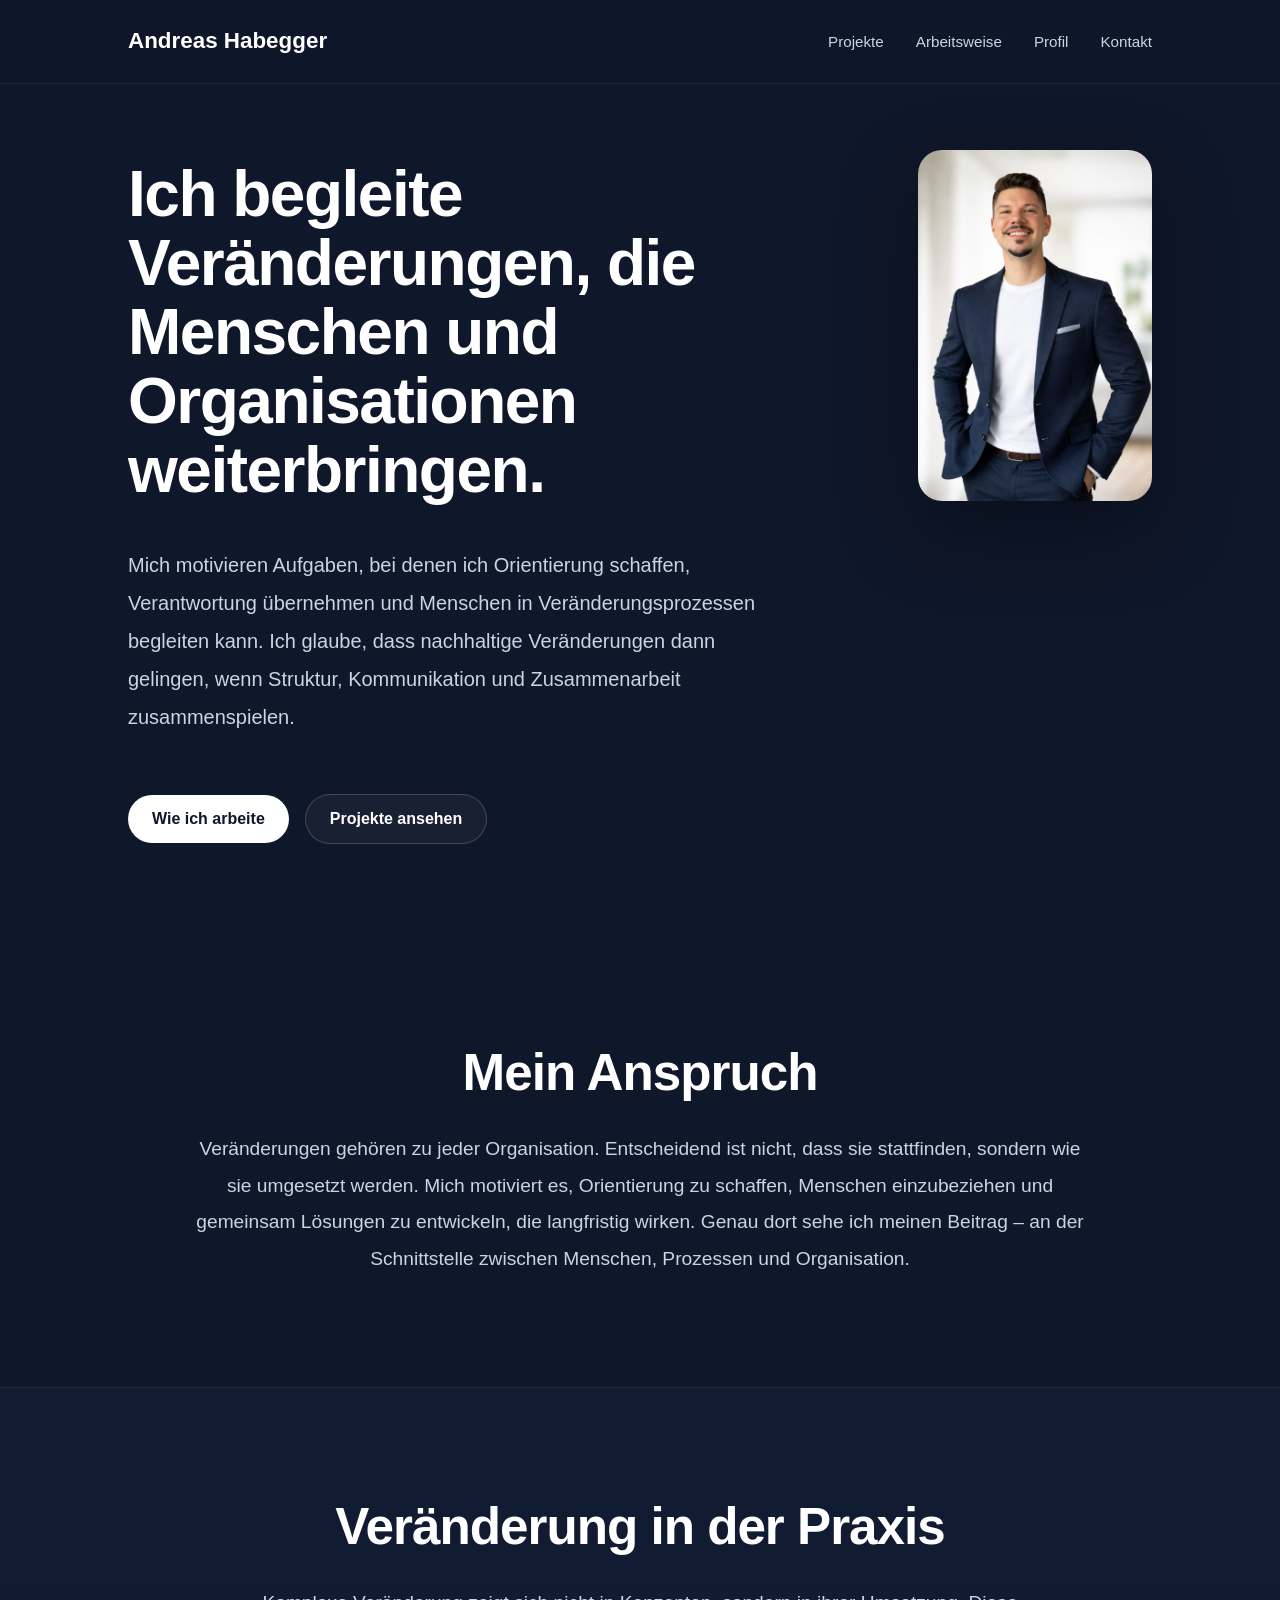
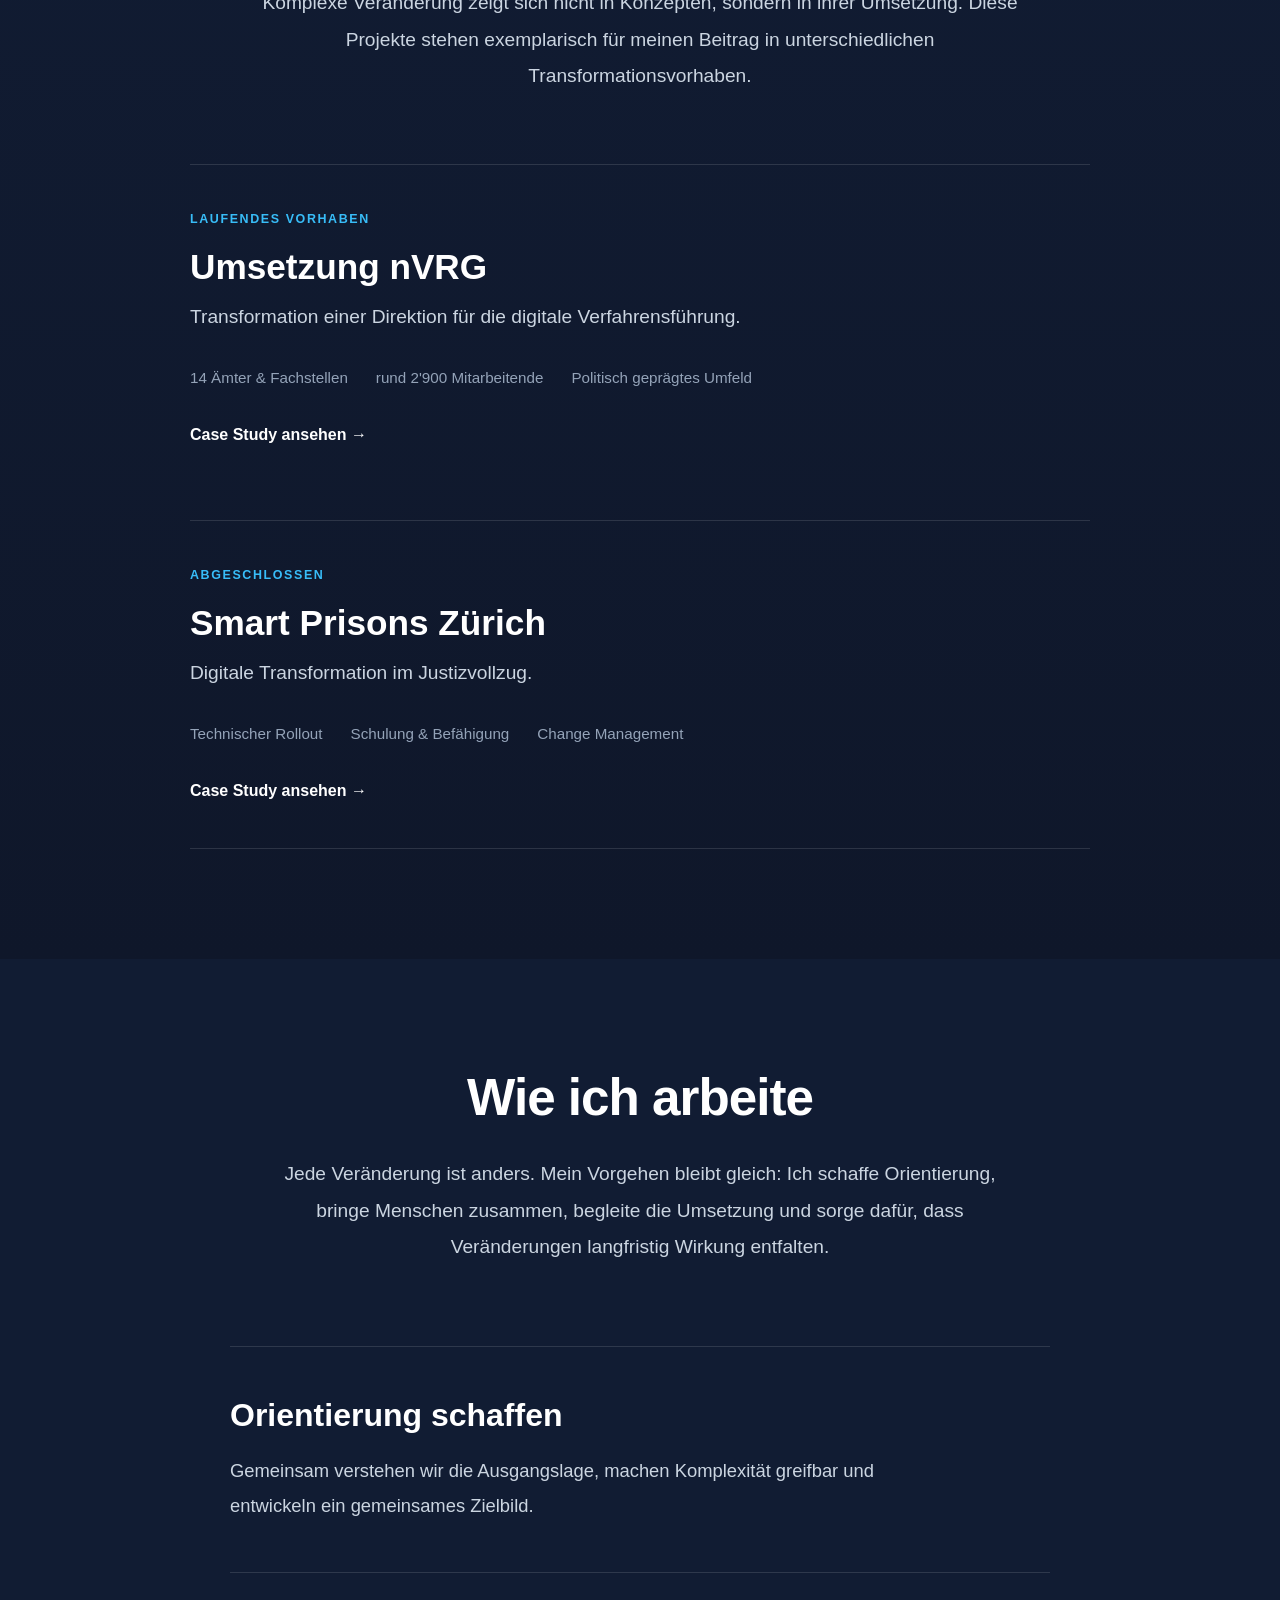
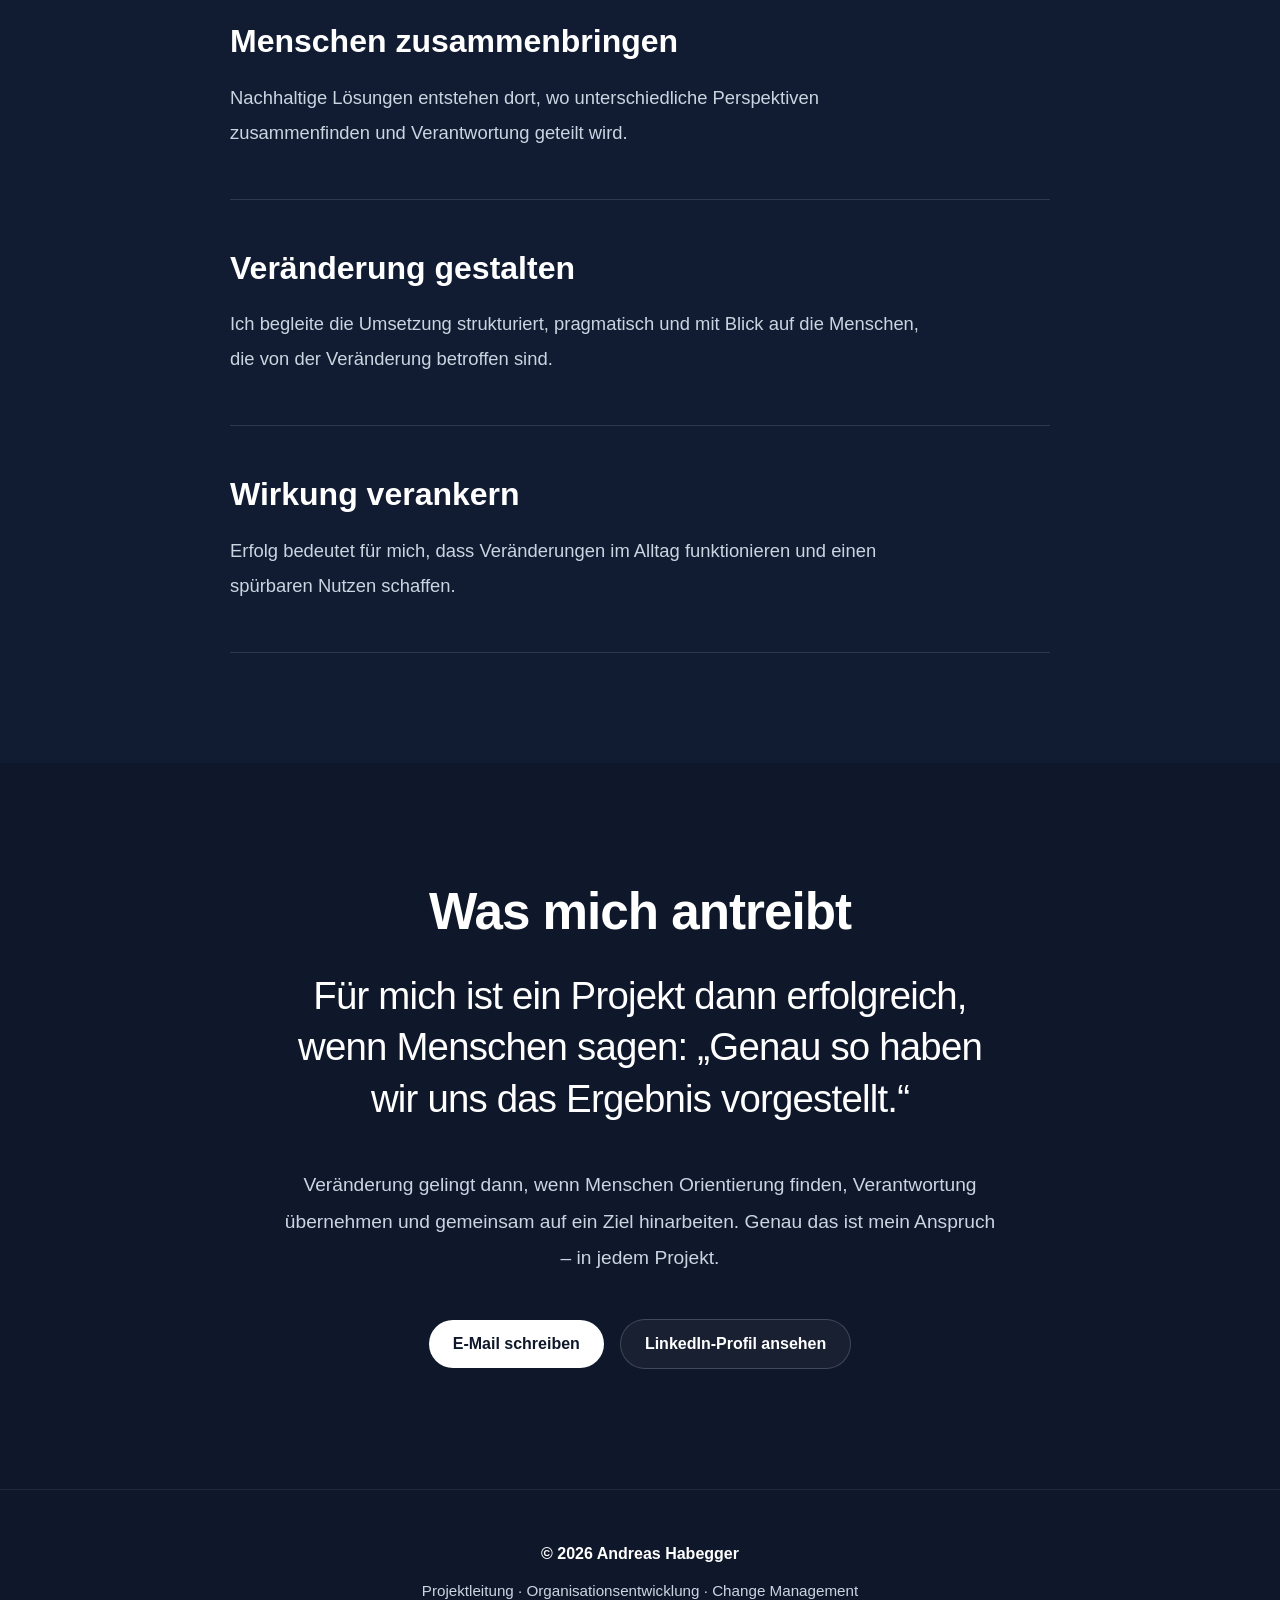
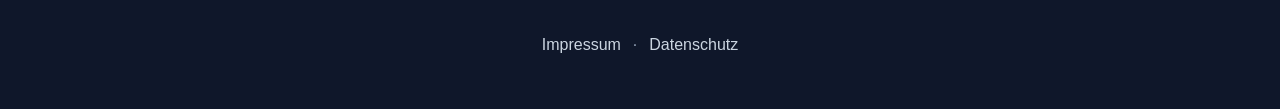
==== commit ddc52b69: "1.21 Favicon und Impressum fix" ====
--- a/index.html
+++ b/index.html
@@ -10,24 +10,41 @@
     <meta name="description"
           content="Andreas Habegger begleitet Organisationen bei Transformationsvorhaben, Projektleitung, Organisationsentwicklung und Change Management im öffentlichen Umfeld.">
 
+    <link rel="canonical" href="https://andreashabegger.github.io/">
+
+    <!-- Open Graph -->
     <meta property="og:title" content="Andreas Habegger">
-    <meta property="og:description" content="Projektleitung · Organisationsentwicklung · Change Management">
-    <meta property="og:image" content="https://andreashabegger.github.io/images/og-image.jpg">
-    <meta property="og:url" content="https://andreashabegger.github.io">
+    <meta property="og:description"
+          content="Projektleitung · Organisationsentwicklung · Change Management">
+    <meta property="og:image"
+          content="https://andreashabegger.github.io/images/og-image.jpg">
+    <meta property="og:url"
+          content="https://andreashabegger.github.io/">
     <meta property="og:type" content="website">
 
+    <!-- Social Preview -->
     <meta name="twitter:card" content="summary_large_image">
     <meta name="twitter:title" content="Andreas Habegger">
-    <meta name="twitter:description" content="Projektleitung · Organisationsentwicklung · Change Management">
-    <meta name="twitter:image" content="https://andreashabegger.github.io/images/og-image.jpg">
-
-    <link rel="icon" href="/images/favicon.png?v=3" type="image/png" sizes="any">
+    <meta name="twitter:description"
+          content="Projektleitung · Organisationsentwicklung · Change Management">
+    <meta name="twitter:image"
+          content="https://andreashabegger.github.io/images/og-image.jpg">
+
+    <!-- Favicons -->
+    <link rel="icon" href="/favicon.ico" sizes="any">
+    <link rel="icon" type="image/png" sizes="32x32" href="/favicon-32x32.png">
+    <link rel="icon" type="image/png" sizes="16x16" href="/favicon-16x16.png">
+    <link rel="apple-touch-icon" sizes="180x180" href="/apple-touch-icon.png">
+    <link rel="manifest" href="/site.webmanifest">
+    <meta name="theme-color" content="#0F172A">
+
+    <!-- Stylesheet: Diese Zeile hatte gefehlt -->
     <link rel="stylesheet" href="css/style.css">
 </head>
 
 <body>
 
-    <nav>
+    <nav aria-label="Hauptnavigation">
         <a href="#top" class="logo">Andreas Habegger</a>
 
         <ul>
@@ -38,194 +55,219 @@
         </ul>
     </nav>
 
-    <section id="top" class="hero">
-        <div class="hero-content">
-
-            <h1>
-                Ich begleite Veränderungen, die Menschen und Organisationen weiterbringen.
-            </h1>
-
-            <p class="intro">
-                Mich motivieren Aufgaben, bei denen ich Orientierung schaffen,
-                Verantwortung übernehmen und Menschen in Veränderungsprozessen begleiten kann.
-                Ich glaube, dass nachhaltige Veränderungen dann gelingen, wenn Struktur,
-                Kommunikation und Zusammenarbeit zusammenspielen.
+    <main>
+
+        <section id="top" class="hero">
+            <div class="hero-content">
+
+                <h1>
+                    Ich begleite Veränderungen, die Menschen und Organisationen
+                    weiterbringen.
+                </h1>
+
+                <p class="intro">
+                    Mich motivieren Aufgaben, bei denen ich Orientierung schaffen,
+                    Verantwortung übernehmen und Menschen in Veränderungsprozessen
+                    begleiten kann. Ich glaube, dass nachhaltige Veränderungen dann
+                    gelingen, wenn Struktur, Kommunikation und Zusammenarbeit
+                    zusammenspielen.
+                </p>
+
+                <div class="buttons">
+                    <a href="#werte" class="primary">Wie ich arbeite</a>
+                    <a href="#projekte" class="secondary">Projekte ansehen</a>
+                </div>
+
+            </div>
+
+            <div class="hero-image">
+                <img src="images/portrait.jpg"
+                     alt="Portrait von Andreas Habegger">
+            </div>
+        </section>
+
+        <section id="mission" class="mission">
+            <div class="container">
+
+                <h2>Mein Anspruch</h2>
+
+                <p>
+                    Veränderungen gehören zu jeder Organisation. Entscheidend ist
+                    nicht, dass sie stattfinden, sondern wie sie umgesetzt werden.
+                    Mich motiviert es, Orientierung zu schaffen, Menschen einzubeziehen
+                    und gemeinsam Lösungen zu entwickeln, die langfristig wirken.
+                    Genau dort sehe ich meinen Beitrag – an der Schnittstelle zwischen
+                    Menschen, Prozessen und Organisation.
+                </p>
+
+            </div>
+        </section>
+
+        <section id="projekte" class="projects">
+            <div class="container">
+
+                <h2>Veränderung in der Praxis</h2>
+
+                <p class="section-intro">
+                    Komplexe Veränderung zeigt sich nicht in Konzepten, sondern in
+                    ihrer Umsetzung. Diese Projekte stehen exemplarisch für meinen
+                    Beitrag in unterschiedlichen Transformationsvorhaben.
+                </p>
+
+                <div class="project-list">
+
+                    <a href="pages/nvrg.html" class="project-item">
+                        <p class="project-status">Laufendes Vorhaben</p>
+
+                        <h3>Umsetzung nVRG</h3>
+
+                        <p class="project-subtitle">
+                            Transformation einer Direktion für die digitale
+                            Verfahrensführung.
+                        </p>
+
+                        <div class="project-facts">
+                            <span>14 Ämter &amp; Fachstellen</span>
+                            <span>rund 2'900 Mitarbeitende</span>
+                            <span>Politisch geprägtes Umfeld</span>
+                        </div>
+
+                        <span class="project-link">
+                            Case Study ansehen →
+                        </span>
+                    </a>
+
+                    <a href="pages/smart-prisons.html" class="project-item">
+                        <p class="project-status">Abgeschlossen</p>
+
+                        <h3>Smart Prisons Zürich</h3>
+
+                        <p class="project-subtitle">
+                            Digitale Transformation im Justizvollzug.
+                        </p>
+
+                        <div class="project-facts">
+                            <span>Technischer Rollout</span>
+                            <span>Schulung &amp; Befähigung</span>
+                            <span>Change Management</span>
+                        </div>
+
+                        <span class="project-link">
+                            Case Study ansehen →
+                        </span>
+                    </a>
+
+                </div>
+
+            </div>
+        </section>
+
+        <section id="werte" class="values">
+            <div class="container">
+
+                <h2>Wie ich arbeite</h2>
+
+                <p class="section-intro">
+                    Jede Veränderung ist anders. Mein Vorgehen bleibt gleich:
+                    Ich schaffe Orientierung, bringe Menschen zusammen, begleite
+                    die Umsetzung und sorge dafür, dass Veränderungen langfristig
+                    Wirkung entfalten.
+                </p>
+
+                <div class="approach">
+
+                    <div class="approach-step">
+                        <h3>Orientierung schaffen</h3>
+                        <p>
+                            Gemeinsam verstehen wir die Ausgangslage, machen
+                            Komplexität greifbar und entwickeln ein gemeinsames
+                            Zielbild.
+                        </p>
+                    </div>
+
+                    <div class="approach-step">
+                        <h3>Menschen zusammenbringen</h3>
+                        <p>
+                            Nachhaltige Lösungen entstehen dort, wo unterschiedliche
+                            Perspektiven zusammenfinden und Verantwortung geteilt
+                            wird.
+                        </p>
+                    </div>
+
+                    <div class="approach-step">
+                        <h3>Veränderung gestalten</h3>
+                        <p>
+                            Ich begleite die Umsetzung strukturiert, pragmatisch und
+                            mit Blick auf die Menschen, die von der Veränderung
+                            betroffen sind.
+                        </p>
+                    </div>
+
+                    <div class="approach-step">
+                        <h3>Wirkung verankern</h3>
+                        <p>
+                            Erfolg bedeutet für mich, dass Veränderungen im Alltag
+                            funktionieren und einen spürbaren Nutzen schaffen.
+                        </p>
+                    </div>
+
+                </div>
+
+            </div>
+        </section>
+
+        <section id="kontakt" class="contact">
+            <div class="container">
+
+                <h2>Was mich antreibt</h2>
+
+                <p class="contact-statement">
+                    Für mich ist ein Projekt dann erfolgreich, wenn Menschen sagen:
+                    „Genau so haben wir uns das Ergebnis vorgestellt.“
+                </p>
+
+                <p>
+                    Veränderung gelingt dann, wenn Menschen Orientierung finden,
+                    Verantwortung übernehmen und gemeinsam auf ein Ziel hinarbeiten.
+                    Genau das ist mein Anspruch – in jedem Projekt.
+                </p>
+
+                <div class="buttons contact-buttons">
+                    <a href="mailto:andreashabegger@hotmail.com"
+                       class="primary">
+                        E-Mail schreiben
+                    </a>
+
+                    <a href="https://www.linkedin.com/in/andreas-habegger/"
+                       class="secondary"
+                       target="_blank"
+                       rel="noopener noreferrer">
+                        LinkedIn-Profil ansehen
+                    </a>
+                </div>
+
+            </div>
+        </section>
+
+    </main>
+
+    <footer class="footer">
+        <div class="container">
+
+            <p>© 2026 Andreas Habegger</p>
+
+            <p>
+                Projektleitung · Organisationsentwicklung · Change Management
             </p>
 
-            <div class="buttons">
-                <a href="#werte" class="primary">Wie ich arbeite</a>
-                <a href="#projekte" class="secondary">Projekte ansehen</a>
+            <div class="footer-links">
+                <a href="pages/impressum.html">Impressum</a>
+                <span aria-hidden="true">·</span>
+                <a href="pages/datenschutz.html">Datenschutz</a>
             </div>
 
         </div>
-
-        <div class="hero-image">
-            <img src="images/portrait.jpg" alt="Portrait von Andreas Habegger">
-        </div>
-    </section>
-
-    <section id="mission" class="mission">
-        <div class="container">
-
-            <h2>Mein Anspruch</h2>
-
-            <p>
-                Veränderungen gehören zu jeder Organisation. Entscheidend ist nicht,
-                dass sie stattfinden, sondern wie sie umgesetzt werden. Mich motiviert
-                es, Orientierung zu schaffen, Menschen einzubeziehen und gemeinsam
-                Lösungen zu entwickeln, die langfristig wirken. Genau dort sehe ich
-                meinen Beitrag – an der Schnittstelle zwischen Menschen, Prozessen
-                und Organisation.
-            </p>
-
-        </div>
-    </section>
-
-    <section id="projekte" class="projects">
-        <div class="container">
-
-            <h2>Veränderung in der Praxis</h2>
-
-            <p class="section-intro">
-                Komplexe Veränderung zeigt sich nicht in Konzepten, sondern in ihrer
-                Umsetzung. Diese Projekte stehen exemplarisch für meinen Beitrag in
-                unterschiedlichen Transformationsvorhaben.
-            </p>
-
-            <div class="project-list">
-
-                <a href="pages/nvrg.html" class="project-item">
-                    <p class="project-status">Laufendes Vorhaben</p>
-
-                    <h3>Umsetzung nVRG</h3>
-
-                    <p class="project-subtitle">
-                        Transformation einer Direktion für die digitale Verfahrensführung.
-                    </p>
-
-                    <div class="project-facts">
-                        <span>14 Ämter & Fachstellen</span>
-                        <span>rund 2'900 Mitarbeitende</span>
-                        <span>Politisch geprägtes Umfeld</span>
-                    </div>
-
-                    <span class="project-link">Case Study ansehen →</span>
-                </a>
-
-                <a href="pages/smart-prisons.html" class="project-item">
-                    <p class="project-status">Abgeschlossen</p>
-
-                    <h3>Smart Prisons Zürich</h3>
-
-                    <p class="project-subtitle">
-                        Digitale Transformation im Justizvollzug.
-                    </p>
-
-                    <div class="project-facts">
-                        <span>Technischer Rollout</span>
-                        <span>Schulung & Befähigung</span>
-                        <span>Change Management</span>
-                    </div>
-
-                    <span class="project-link">Case Study ansehen →</span>
-                </a>
-
-            </div>
-
-        </div>
-    </section>
-
-    <section id="werte" class="values">
-        <div class="container">
-
-            <h2>Wie ich arbeite</h2>
-
-            <p class="section-intro">
-                Jede Veränderung ist anders. Mein Vorgehen bleibt gleich:
-                Ich schaffe Orientierung, bringe Menschen zusammen, begleite
-                die Umsetzung und sorge dafür, dass Veränderungen langfristig
-                Wirkung entfalten.
-            </p>
-
-            <div class="approach">
-
-                <div class="approach-step">
-                    <h3>Orientierung schaffen</h3>
-                    <p>
-                        Gemeinsam verstehen wir die Ausgangslage, machen Komplexität
-                        greifbar und entwickeln ein gemeinsames Zielbild.
-                    </p>
-                </div>
-
-                <div class="approach-step">
-                    <h3>Menschen zusammenbringen</h3>
-                    <p>
-                        Nachhaltige Lösungen entstehen dort, wo unterschiedliche
-                        Perspektiven zusammenfinden und Verantwortung geteilt wird.
-                    </p>
-                </div>
-
-                <div class="approach-step">
-                    <h3>Veränderung gestalten</h3>
-                    <p>
-                        Ich begleite die Umsetzung strukturiert, pragmatisch und
-                        mit Blick auf die Menschen, die von der Veränderung betroffen sind.
-                    </p>
-                </div>
-
-                <div class="approach-step">
-                    <h3>Wirkung verankern</h3>
-                    <p>
-                        Erfolg bedeutet für mich, dass Veränderungen im Alltag
-                        funktionieren und einen spürbaren Nutzen schaffen.
-                    </p>
-                </div>
-
-            </div>
-
-        </div>
-    </section>
-
-    <section id="kontakt" class="contact">
-        <div class="container">
-
-            <h2>Was mich antreibt</h2>
-
-            <p class="contact-statement">
-                Für mich ist ein Projekt dann erfolgreich, wenn Menschen sagen:
-                "Genau so haben wir uns das Ergebnis vorgestellt."
-            </p>
-
-            <p>
-                Veränderung gelingt dann, wenn Menschen Orientierung finden,
-                Verantwortung übernehmen und gemeinsam auf ein Ziel hinarbeiten.
-                Genau das ist mein Anspruch – in jedem Projekt.
-            </p>
-
-            <div class="buttons contact-buttons">
-                <a href="mailto:andreashabegger@hotmail.com" class="primary">E-Mail schreiben</a>
-                <a href="https://www.linkedin.com/in/andreas-habegger/"
-                   class="secondary"
-                   target="_blank"
-                   rel="noopener">
-                    LinkedIn-Profil ansehen
-                </a>
-            </div>
-
-        </div>
-    </section>
-<footer class="footer">
-    <div class="container">
-        <p>© 2026 Andreas Habegger</p>
-        <p>Projektleitung · Organisationsentwicklung · Change Management</p>
-
-        <div class="footer-links">
-            <a href="pages/impressum.html">Impressum</a>
-            <span>·</span>
-            <a href="pages/datenschutz.html">Datenschutz</a>
-        </div>
-    </div>
-</footer>
+    </footer>
 
 </body>
 
--- a/css/style.css
+++ b/css/style.css
@@ -1,16 +1,23 @@
 :root {
-    --background: #0F172A;
-    --background-soft: #111C33;
-    --surface: #1E293B;
+    --background: #0f172a;
+    --background-soft: #111c33;
+    --surface: #1e293b;
     --surface-light: #273449;
-    --primary: #38BDF8;
-    --text: #FFFFFF;
-    --text-light: #CBD5E1;
-    --text-muted: #94A3B8;
+
+    --primary: #38bdf8;
+
+    --text: #ffffff;
+    --text-light: #cbd5e1;
+    --text-muted: #94a3b8;
+
     --radius-lg: 24px;
+
     --shadow-large: 0 30px 80px rgba(0, 0, 0, 0.35);
+
     --transition: 0.3s ease;
 }
+
+/* ---------- Basis ---------- */
 
 * {
     margin: 0;
@@ -23,62 +30,91 @@
 }
 
 body {
+    min-height: 100vh;
+    overflow-x: hidden;
+
     font-family: Arial, Helvetica, sans-serif;
+    line-height: 1.7;
+
     background: var(--background);
     color: var(--text);
-    line-height: 1.7;
-}
-
-/* Navigation */
+}
+
+img {
+    display: block;
+    max-width: 100%;
+}
+
+a {
+    color: inherit;
+}
+
+section {
+    scroll-margin-top: 110px;
+}
+
+.container {
+    width: 100%;
+    max-width: 980px;
+    margin: 0 auto;
+    padding: 0 40px;
+}
+
+/* ---------- Navigation ---------- */
 
 nav {
     position: fixed;
     top: 0;
+    left: 0;
+    z-index: 100;
+
     width: 100%;
-    z-index: 100;
+
     display: flex;
+    align-items: center;
     justify-content: space-between;
-    align-items: center;
+
     padding: 28px 10%;
+
     background: rgba(15, 23, 42, 0.88);
+    border-bottom: 1px solid rgba(255, 255, 255, 0.06);
+
     backdrop-filter: blur(14px);
-    border-bottom: 1px solid rgba(255, 255, 255, 0.06);
-}
-
-.logo {
-    font-size: 1.4rem;
-    font-weight: 700;
-}
+    -webkit-backdrop-filter: blur(14px);
+}
+
 .logo {
     color: var(--text);
     text-decoration: none;
+
+    font-size: 1.4rem;
+    font-weight: 700;
+    line-height: 1.2;
 }
 
 nav ul {
     display: flex;
+    align-items: center;
     gap: 32px;
+
     list-style: none;
 }
 
-nav a {
+nav ul a {
+    position: relative;
+
     color: var(--text-light);
     text-decoration: none;
+
     font-size: 0.95rem;
-    transition: var(--transition);
-}
-
-nav a {
-    position: relative;
-    color: var(--text-light);
-    text-decoration: none;
-    font-size: 0.95rem;
+
     transition: color 0.25s ease;
 }
 
-nav a::after {
+nav ul a::after {
     content: "";
+
     position: absolute;
-
     left: 0;
     bottom: -8px;
 
@@ -90,37 +126,48 @@
     transform: scaleX(0);
     transform-origin: left;
 
-    transition: transform .25s ease;
-}
-
-nav a:hover {
-    color: white;
-}
-
-nav a:hover::after {
+    transition: transform 0.25s ease;
+}
+
+nav ul a:hover,
+nav ul a:focus-visible {
+    color: var(--text);
+}
+
+nav ul a:hover::after,
+nav ul a:focus-visible::after {
     transform: scaleX(1);
 }
 
-/* Layout */
-
-.container {
-    max-width: 980px;
-    margin: 0 auto;
-    padding: 0 40px;
-}
-
-section {
-    scroll-margin-top: 120px;
-}
-
-/* Hero */
+/* ---------- Typografie ---------- */
+
+h1 {
+    margin-bottom: 40px;
+
+    font-size: clamp(3rem, 5vw, 4.6rem);
+    line-height: 1.08;
+    letter-spacing: -1.5px;
+}
+
+h2 {
+    margin-bottom: 28px;
+
+    font-size: clamp(2.3rem, 4vw, 3.4rem);
+    line-height: 1.15;
+    letter-spacing: -1px;
+    text-align: center;
+}
+
+/* ---------- Hero ---------- */
 
 .hero {
     min-height: 100vh;
+
     display: flex;
     align-items: flex-start;
     justify-content: space-between;
     gap: 70px;
+
     padding: 135px 10% 90px;
 }
 
@@ -129,54 +176,68 @@
     padding-top: 25px;
 }
 
-h1 {
-    font-size: clamp(3rem, 5vw, 4.6rem);
-    line-height: 1.08;
-    letter-spacing: -1.5px;
-    margin-bottom: 40px;
-}
-
 .intro {
-    color: var(--text-light);
+    max-width: 670px;
+    margin-bottom: 58px;
+
+    color: var(--text-light);
+
     font-size: 1.25rem;
     line-height: 1.9;
-    max-width: 670px;
-    margin-bottom: 58px;
 }
 
 .hero-image {
     display: flex;
+    align-items: flex-start;
     justify-content: center;
-    align-items: flex-start;
+
     padding-top: 15px;
 }
 
 .hero-image img {
     width: 460px;
+    aspect-ratio: 2 / 3;
+
+    object-fit: cover;
+
     border-radius: var(--radius-lg);
-    object-fit: cover;
     box-shadow: var(--shadow-large);
-    transition: var(--transition);
+
+    transition: transform var(--transition);
 }
 
 .hero-image img:hover {
     transform: translateY(-6px);
 }
 
-/* Buttons */
+/* ---------- Buttons ---------- */
 
 .buttons {
     display: flex;
+    align-items: center;
+    flex-wrap: wrap;
     gap: 16px;
 }
 
 .primary,
 .secondary {
+    display: inline-flex;
+    align-items: center;
+    justify-content: center;
+
     padding: 14px 24px;
+
     border-radius: 999px;
+
     text-decoration: none;
     font-weight: 700;
-    transition: var(--transition);
+    line-height: 1.3;
+
+    transition:
+        transform var(--transition),
+        color var(--transition),
+        background var(--transition),
+        border-color var(--transition);
 }
 
 .primary {
@@ -185,9 +246,10 @@
 }
 
 .secondary {
+    border: 1px solid rgba(255, 255, 255, 0.18);
+
+    background: rgba(255, 255, 255, 0.04);
     color: var(--text);
-    border: 1px solid rgba(255, 255, 255, 0.18);
-    background: rgba(255, 255, 255, 0.04);
 }
 
 .primary:hover,
@@ -204,7 +266,7 @@
     color: var(--primary);
 }
 
-/* Sections */
+/* ---------- Startseiten-Abschnitte ---------- */
 
 .mission,
 .projects,
@@ -217,7 +279,13 @@
 }
 
 .projects {
-    background: linear-gradient(180deg, var(--background-soft), var(--background));
+    background:
+        linear-gradient(
+            180deg,
+            var(--background-soft) 0%,
+            var(--background) 100%
+        );
+
     border-top: 1px solid rgba(255, 255, 255, 0.06);
 }
 
@@ -225,17 +293,10 @@
     background: var(--background-soft);
 }
 
-h2 {
-    font-size: clamp(2.3rem, 4vw, 3.4rem);
-    line-height: 1.15;
-    letter-spacing: -1px;
-    text-align: center;
-    margin-bottom: 28px;
-}
-
 .mission p,
 .section-intro {
     color: var(--text-light);
+
     font-size: 1.2rem;
     line-height: 1.9;
     text-align: center;
@@ -246,21 +307,28 @@
     margin: 0 auto 60px;
 }
 
-/* Projekte */
+/* ---------- Projekte ---------- */
 
 .project-list {
     display: grid;
     gap: 28px;
+
     margin-top: 70px;
 }
 
 .project-item {
     display: block;
+
     padding: 44px 0;
+
     border-top: 1px solid rgba(255, 255, 255, 0.12);
+
+    color: inherit;
     text-decoration: none;
-    color: inherit;
-    transition: var(--transition);
+
+    transition:
+        transform var(--transition),
+        border-color var(--transition);
 }
 
 .project-item:last-child {
@@ -272,49 +340,59 @@
 }
 
 .project-status {
+    margin-bottom: 14px;
+
     color: var(--primary);
+
     font-size: 0.78rem;
     font-weight: 700;
+    letter-spacing: 1.6px;
     text-transform: uppercase;
-    letter-spacing: 1.6px;
-    margin-bottom: 14px;
 }
 
 .project-item h3 {
+    margin-bottom: 12px;
+
     font-size: 2.2rem;
-    margin-bottom: 12px;
+    line-height: 1.25;
 }
 
 .project-subtitle {
-    color: var(--text-light);
-    font-size: 1.2rem;
     max-width: 680px;
     margin-bottom: 32px;
+
+    color: var(--text-light);
+
+    font-size: 1.2rem;
 }
 
 .project-facts {
     display: flex;
     flex-wrap: wrap;
     gap: 14px 28px;
+
     margin-bottom: 30px;
 }
 
 .project-facts span {
     color: var(--text-muted);
+
     font-size: 0.95rem;
 }
 
 .project-link {
     color: var(--text);
+
     font-weight: 700;
-    transition: var(--transition);
+
+    transition: color var(--transition);
 }
 
 .project-item:hover .project-link {
     color: var(--primary);
 }
 
-/* Wie ich arbeite */
+/* ---------- Arbeitsweise ---------- */
 
 .approach {
     max-width: 820px;
@@ -323,6 +401,7 @@
 
 .approach-step {
     padding: 48px 0;
+
     border-top: 1px solid rgba(255, 255, 255, 0.12);
 }
 
@@ -331,50 +410,60 @@
 }
 
 .approach-step h3 {
+    margin-bottom: 18px;
+
     font-size: 2rem;
-    margin-bottom: 18px;
+    line-height: 1.3;
 }
 
 .approach-step p {
-    color: var(--text-light);
+    max-width: 700px;
+
+    color: var(--text-light);
+
     font-size: 1.15rem;
     line-height: 1.9;
-    max-width: 700px;
-}
-
-/* Kontakt */
+}
+
+/* ---------- Kontakt ---------- */
 
 .contact {
     padding: 120px 0;
+
     background: var(--background);
+
     text-align: center;
 }
 
 .contact p {
     max-width: 720px;
     margin: 0 auto 42px;
-    color: var(--text-light);
+
+    color: var(--text-light);
+
     font-size: 1.2rem;
     line-height: 1.9;
 }
 
-.contact-buttons {
-    justify-content: center;
-}
-
-.contact-statement {
+.contact .contact-statement {
     color: var(--text);
+
     font-size: clamp(1.8rem, 3vw, 2.6rem);
     line-height: 1.35;
     letter-spacing: -0.8px;
 }
 
-/* Case Study */
+.contact-buttons {
+    justify-content: center;
+}
+
+/* ---------- Case Studies und Profil ---------- */
 
 .case-study,
 .profile-page {
     max-width: 1100px;
     margin: 0 auto;
+
     padding: 80px 40px 120px;
 }
 
@@ -382,7 +471,8 @@
     color: var(--text-light);
     text-decoration: none;
     font-weight: 700;
-    transition: var(--transition);
+
+    transition: color var(--transition);
 }
 
 .back-link:hover {
@@ -392,49 +482,65 @@
 .case-hero,
 .profile-hero {
     padding: 90px 0 80px;
+
     border-bottom: 1px solid rgba(255, 255, 255, 0.10);
+}
+
+.case-hero h1,
+.profile-hero h1 {
+    max-width: 900px;
 }
 
 .case-lead,
 .profile-lead {
     max-width: 820px;
-    color: var(--text-light);
+
+    color: var(--text-light);
+
     font-size: 1.35rem;
     line-height: 1.8;
 }
 
 .eyebrow {
+    margin-bottom: 26px;
+
     color: var(--primary);
+
     font-size: 0.85rem;
+    font-weight: 700;
+    letter-spacing: 2.2px;
     text-transform: uppercase;
-    letter-spacing: 2.2px;
-    font-weight: 700;
-    margin-bottom: 26px;
 }
 
 .case-facts {
     display: grid;
-    grid-template-columns: repeat(5, 1fr);
+    grid-template-columns: repeat(5, minmax(0, 1fr));
     gap: 20px;
+
     margin-top: 55px;
 }
 
 .case-facts div {
     padding-top: 18px;
+
     border-top: 1px solid rgba(255, 255, 255, 0.14);
 }
 
 .case-facts strong {
     display: block;
+
+    margin-bottom: 10px;
+
     color: var(--primary);
+
     font-size: 0.75rem;
+    letter-spacing: 1.4px;
     text-transform: uppercase;
-    letter-spacing: 1.4px;
-    margin-bottom: 10px;
 }
 
 .case-facts span {
     color: var(--text-light);
+
     font-size: 0.95rem;
 }
 
@@ -442,53 +548,74 @@
 .profile-section {
     max-width: 820px;
     margin: 0 auto;
+
     padding: 80px 0;
+
     border-bottom: 1px solid rgba(255, 255, 255, 0.10);
+}
+
+.case-content h1 {
+    margin-bottom: 42px;
 }
 
 .case-content h2,
 .profile-section h2 {
+    margin-bottom: 36px;
+
     text-align: left;
-    margin-bottom: 36px;
 }
 
 .case-content p,
 .profile-section p {
-    color: var(--text-light);
+    margin-bottom: 26px;
+
+    color: var(--text-light);
+
     font-size: 1.15rem;
     line-height: 1.9;
-    margin-bottom: 26px;
-}
-
-/* Profil */
+}
+
+.case-content a,
+.profile-section a {
+    color: var(--primary);
+}
+
+/* ---------- Profil ---------- */
 
 .profile-entry {
     padding: 44px 0;
+
     border-top: 1px solid rgba(255, 255, 255, 0.10);
 }
 
 .profile-entry:first-of-type {
-    border-top: none;
     padding-top: 0;
+
+    border-top: 0;
 }
 
 .profile-date {
+    margin-bottom: 12px;
+
     color: var(--primary);
+
     font-size: 0.8rem;
     font-weight: 700;
+    letter-spacing: 1.5px;
     text-transform: uppercase;
-    letter-spacing: 1.5px;
-    margin-bottom: 12px;
 }
 
 .profile-entry h3 {
+    margin-bottom: 8px;
+
     font-size: 1.7rem;
-    margin-bottom: 8px;
+    line-height: 1.35;
 }
 
 .profile-role {
+    margin-bottom: 22px;
+
     color: var(--text-muted);
-    margin-bottom: 22px;
 }
 
 .profile-list {
@@ -504,13 +631,123 @@
 
 .competence-grid span {
     padding: 10px 14px;
+
     border-radius: 999px;
+
     background: rgba(255, 255, 255, 0.08);
     color: var(--text-light);
+
     font-size: 0.95rem;
 }
 
-/* Responsive */
+/* ---------- Footer ---------- */
+
+.footer {
+    padding: 50px 10%;
+
+    border-top: 1px solid rgba(255, 255, 255, 0.08);
+
+    background: var(--background);
+}
+
+.footer .container {
+    text-align: center;
+}
+
+.footer p:first-child {
+    margin-bottom: 10px;
+
+    color: var(--text);
+
+    font-weight: 600;
+}
+
+.footer p:last-of-type {
+    margin-bottom: 28px;
+
+    color: var(--text-light);
+
+    font-size: 0.95rem;
+}
+
+.footer-links {
+    display: flex;
+    align-items: center;
+    justify-content: center;
+    gap: 12px;
+}
+
+.footer-links span {
+    color: var(--text-muted);
+}
+
+.footer-links a {
+    position: relative;
+
+    color: var(--text-light);
+    text-decoration: none;
+
+    transition: color 0.25s ease;
+}
+
+.footer-links a::after {
+    content: "";
+
+    position: absolute;
+    left: 0;
+    bottom: -4px;
+
+    width: 100%;
+    height: 2px;
+
+    background: var(--primary);
+
+    transform: scaleX(0);
+    transform-origin: left;
+
+    transition: transform 0.25s ease;
+}
+
+.footer-links a:hover {
+    color: var(--text);
+}
+
+.footer-links a:hover::after {
+    transform: scaleX(1);
+}
+
+/* ---------- 404 ---------- */
+
+.error-page {
+    align-items: center;
+    justify-content: center;
+}
+
+.error-page .hero-content {
+    max-width: 700px;
+    padding-top: 0;
+
+    text-align: center;
+}
+
+.error-page .buttons {
+    justify-content: center;
+}
+
+/* ---------- Responsive ---------- */
+
+@media (max-width: 1100px) {
+    .hero {
+        gap: 48px;
+
+        padding-right: 6%;
+        padding-left: 6%;
+    }
+
+    .hero-image img {
+        width: 400px;
+    }
+}
 
 @media (max-width: 900px) {
     nav {
@@ -522,17 +759,31 @@
     }
 
     .hero {
+        min-height: auto;
+
         flex-direction: column;
-        padding: 140px 6% 80px;
+        align-items: flex-start;
+
+        padding: 135px 6% 80px;
+    }
+
+    .hero-content {
+        max-width: 100%;
+        padding-top: 0;
+    }
+
+    .hero-image {
+        width: 100%;
+        padding-top: 10px;
     }
 
     .hero-image img {
         width: 100%;
-        max-width: 420px;
+        max-width: 460px;
     }
 
     .case-facts {
-        grid-template-columns: 1fr;
+        grid-template-columns: 1fr 1fr;
     }
 
     .case-study,
@@ -541,66 +792,84 @@
     }
 }
 
-/* ---------- Footer ---------- */
-
-.footer {
-    margin-top: 120px;
-    padding: 50px 10%;
-    border-top: 1px solid rgba(255, 255, 255, 0.08);
-}
-
-.footer .container {
-    text-align: center;
-}
-
-.footer p:first-child {
-    color: var(--text);
-    margin-bottom: 10px;
-    font-weight: 600;
-}
-
-.footer p:last-of-type {
-    color: var(--text-light);
-    font-size: 0.95rem;
-    margin-bottom: 28px;
-}
-
-.footer-links {
-    display: flex;
-    justify-content: center;
-    align-items: center;
-    gap: 12px;
-}
-
-.footer-links span {
-    color: var(--text-light);
-}
-
-.footer-links a {
-    color: var(--text-light);
-    text-decoration: none;
-    transition: var(--transition);
-    position: relative;
-}
-
-.footer-links a::after {
-    content: "";
-    position: absolute;
-    left: 0;
-    bottom: -4px;
-    width: 100%;
-    height: 2px;
-    background: var(--primary);
-
-    transform: scaleX(0);
-    transform-origin: left;
-    transition: transform .25s ease;
-}
-
-.footer-links a:hover {
-    color: var(--text);
-}
-
-.footer-links a:hover::after {
-    transform: scaleX(1);
+@media (max-width: 600px) {
+    .container {
+        padding: 0 24px;
+    }
+
+    .logo {
+        font-size: 1.2rem;
+    }
+
+    h1 {
+        font-size: clamp(2.55rem, 12vw, 3.4rem);
+    }
+
+    h2 {
+        font-size: clamp(2rem, 10vw, 2.7rem);
+    }
+
+    .intro {
+        margin-bottom: 42px;
+
+        font-size: 1.08rem;
+        line-height: 1.75;
+    }
+
+    .buttons {
+        width: 100%;
+        flex-direction: column;
+        align-items: stretch;
+    }
+
+    .primary,
+    .secondary {
+        width: 100%;
+    }
+
+    .mission,
+    .projects,
+    .values,
+    .contact {
+        padding: 85px 0;
+    }
+
+    .project-item h3,
+    .approach-step h3 {
+        font-size: 1.65rem;
+    }
+
+    .project-facts {
+        flex-direction: column;
+        gap: 8px;
+    }
+
+    .case-facts {
+        grid-template-columns: 1fr;
+    }
+
+    .case-content,
+    .profile-section {
+        padding: 60px 0;
+    }
+
+    .footer {
+        padding: 42px 24px;
+    }
+}
+
+/* ---------- Reduzierte Bewegung ---------- */
+
+@media (prefers-reduced-motion: reduce) {
+    html {
+        scroll-behavior: auto;
+    }
+
+    *,
+    *::before,
+    *::after {
+        transition-duration: 0.01ms !important;
+        animation-duration: 0.01ms !important;
+        animation-iteration-count: 1 !important;
+    }
 }
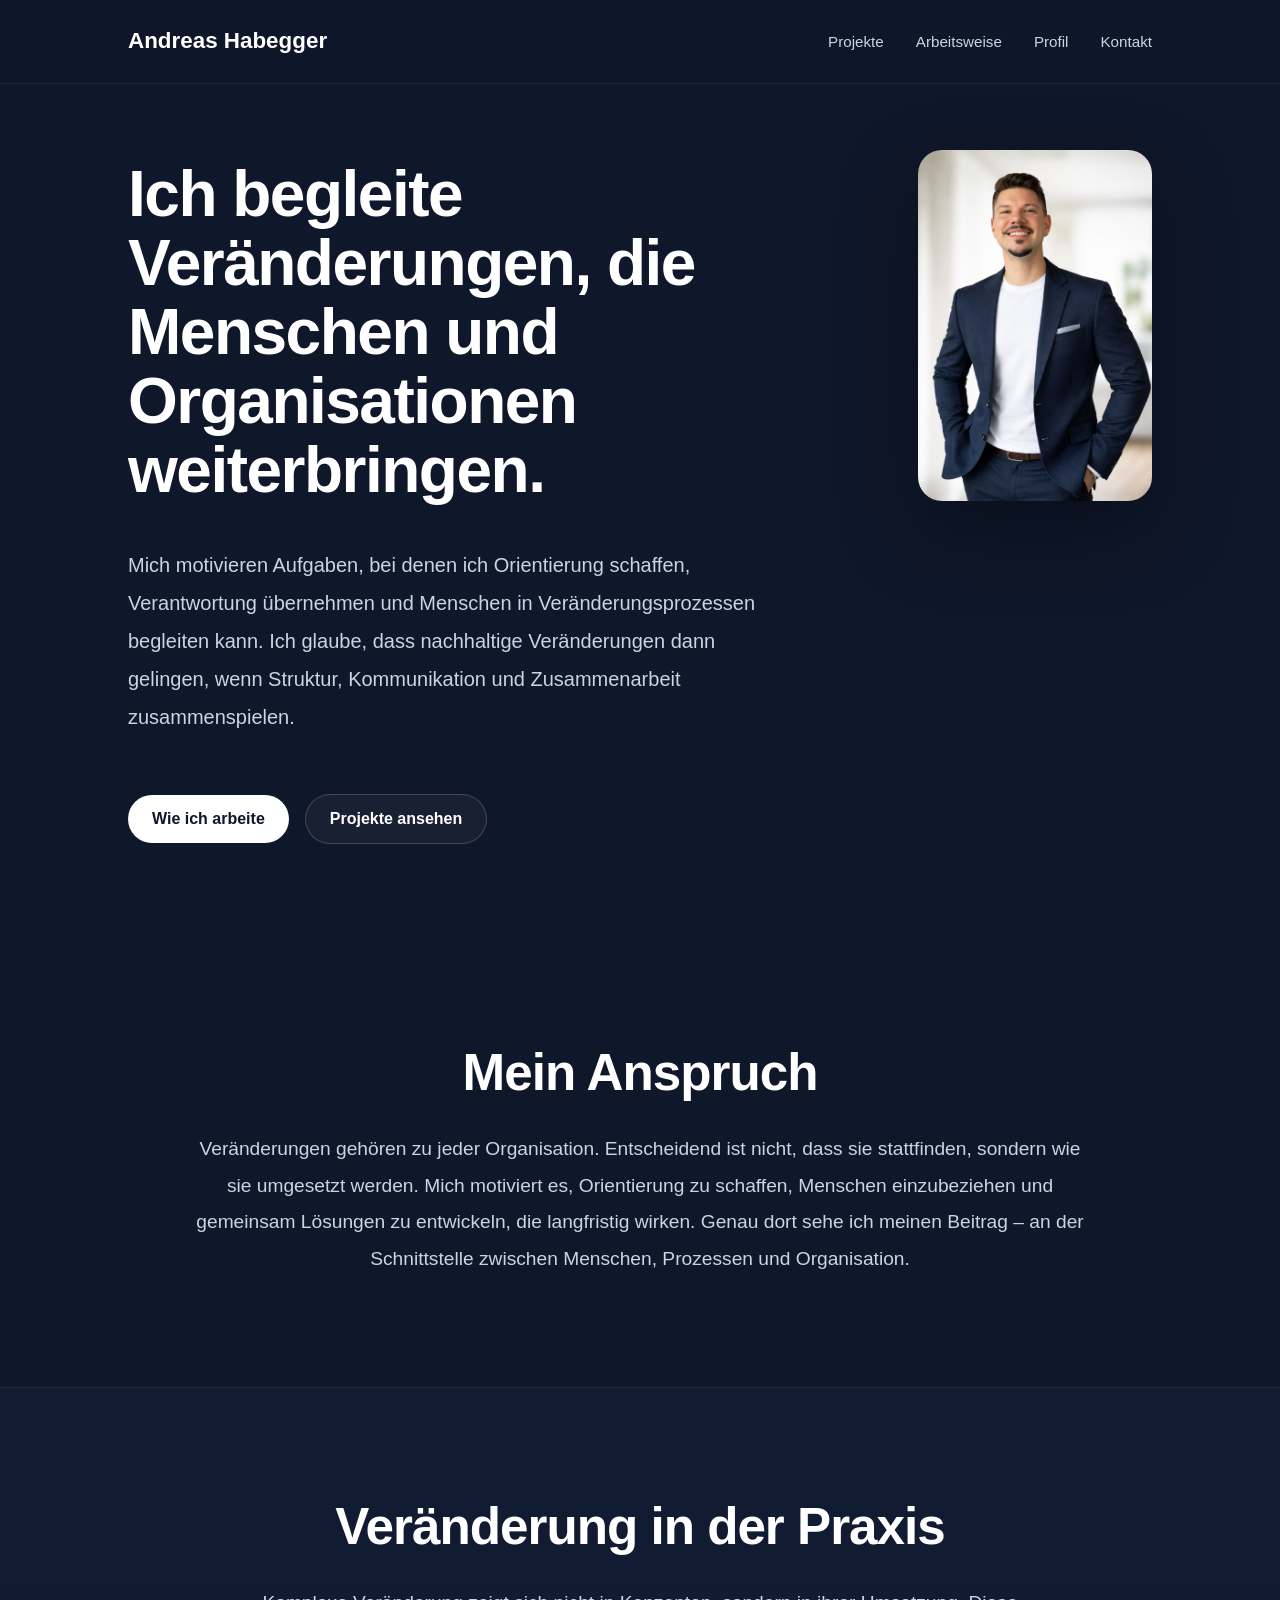
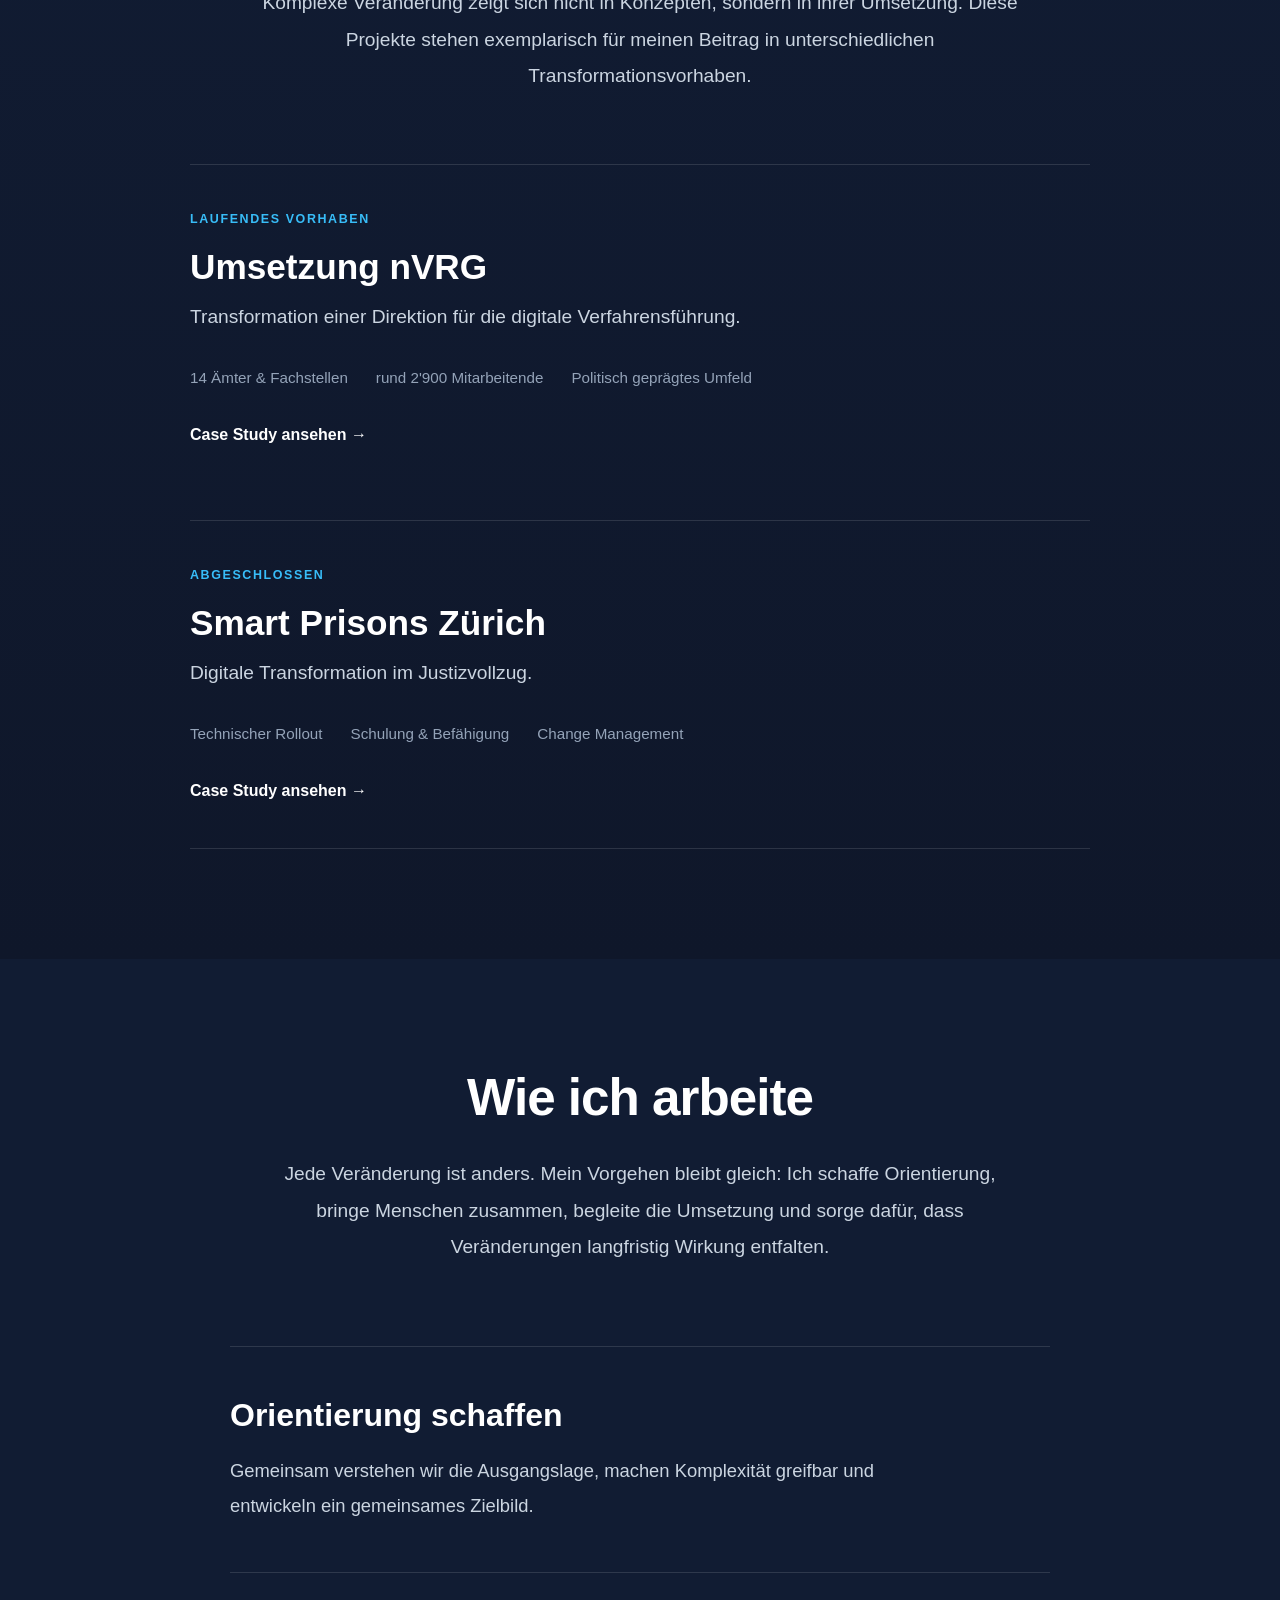
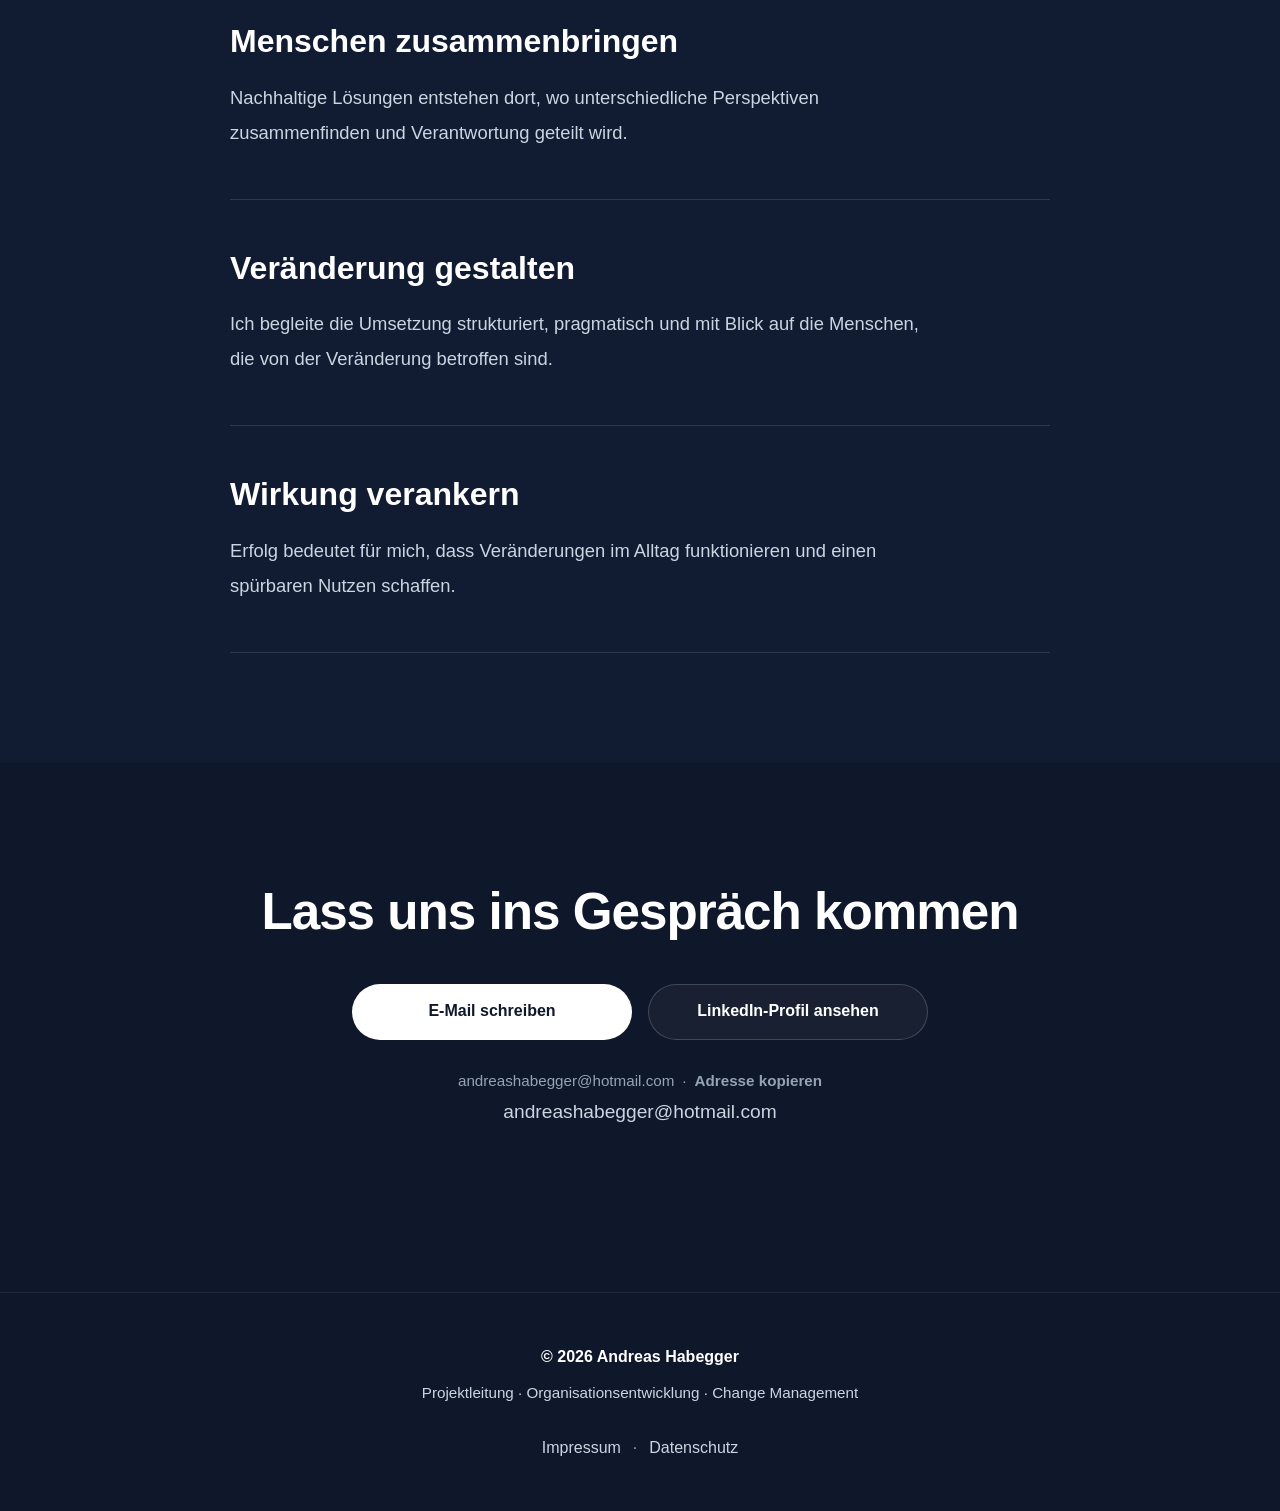
==== commit 1fc59c3c: "1.2.2 flavicon fix" ====
--- a/index.html
+++ b/index.html
@@ -216,38 +216,42 @@
             </div>
         </section>
 
-        <section id="kontakt" class="contact">
-            <div class="container">
-
-                <h2>Was mich antreibt</h2>
-
-                <p class="contact-statement">
-                    Für mich ist ein Projekt dann erfolgreich, wenn Menschen sagen:
-                    „Genau so haben wir uns das Ergebnis vorgestellt.“
-                </p>
-
-                <p>
-                    Veränderung gelingt dann, wenn Menschen Orientierung finden,
-                    Verantwortung übernehmen und gemeinsam auf ein Ziel hinarbeiten.
-                    Genau das ist mein Anspruch – in jedem Projekt.
-                </p>
-
-                <div class="buttons contact-buttons">
-                    <a href="mailto:andreashabegger@hotmail.com"
-                       class="primary">
-                        E-Mail schreiben
-                    </a>
-
-                    <a href="https://www.linkedin.com/in/andreas-habegger/"
-                       class="secondary"
-                       target="_blank"
-                       rel="noopener noreferrer">
-                        LinkedIn-Profil ansehen
-                    </a>
-                </div>
-
-            </div>
-        </section>
+  <section id="kontakt" class="contact">
+    <div class="container">
+
+        <h2>Lass uns ins Gespräch kommen</h2>
+
+
+<div class="contact-options">
+
+    <a href="mailto:andreashabegger@hotmail.com"
+       class="primary contact-button">
+        E-Mail schreiben
+    </a>
+
+    <a href="https://www.linkedin.com/in/andreas-habegger/"
+       class="secondary contact-button"
+       target="_blank"
+       rel="noopener noreferrer">
+        LinkedIn-Profil ansehen
+    </a>
+
+</div>
+
+<button type="button"
+        class="copy-email"
+        data-email="andreashabegger@hotmail.com">
+    andreashabegger@hotmail.com
+    <span aria-hidden="true">·</span>
+    <span class="copy-label">Adresse kopieren</span>
+</button>
+
+        <p class="email-address">
+            andreashabegger@hotmail.com
+        </p>
+
+    </div>
+</section>
 
     </main>
 
--- a/css/style.css
+++ b/css/style.css
@@ -872,4 +872,54 @@
         animation-duration: 0.01ms !important;
         animation-iteration-count: 1 !important;
     }
+}
+.contact-options {
+    display: grid;
+    grid-template-columns: repeat(2, minmax(0, 280px));
+    justify-content: center;
+    gap: 16px;
+    margin-top: 42px;
+}
+
+.contact-button {
+    width: 100%;
+    min-height: 56px;
+}
+
+.copy-email {
+    display: inline-flex;
+    align-items: center;
+    justify-content: center;
+    gap: 8px;
+
+    margin-top: 28px;
+    padding: 0;
+
+    border: 0;
+    background: transparent;
+    color: var(--text-muted);
+
+    font: inherit;
+    font-size: 0.95rem;
+
+    cursor: pointer;
+    transition: color 0.25s ease;
+}
+
+.copy-email:hover {
+    color: var(--primary);
+}
+
+.copy-label {
+    font-weight: 600;
+}
+
+@media (max-width: 600px) {
+    .contact-options {
+        grid-template-columns: 1fr;
+    }
+
+    .copy-email {
+        flex-wrap: wrap;
+    }
 }
